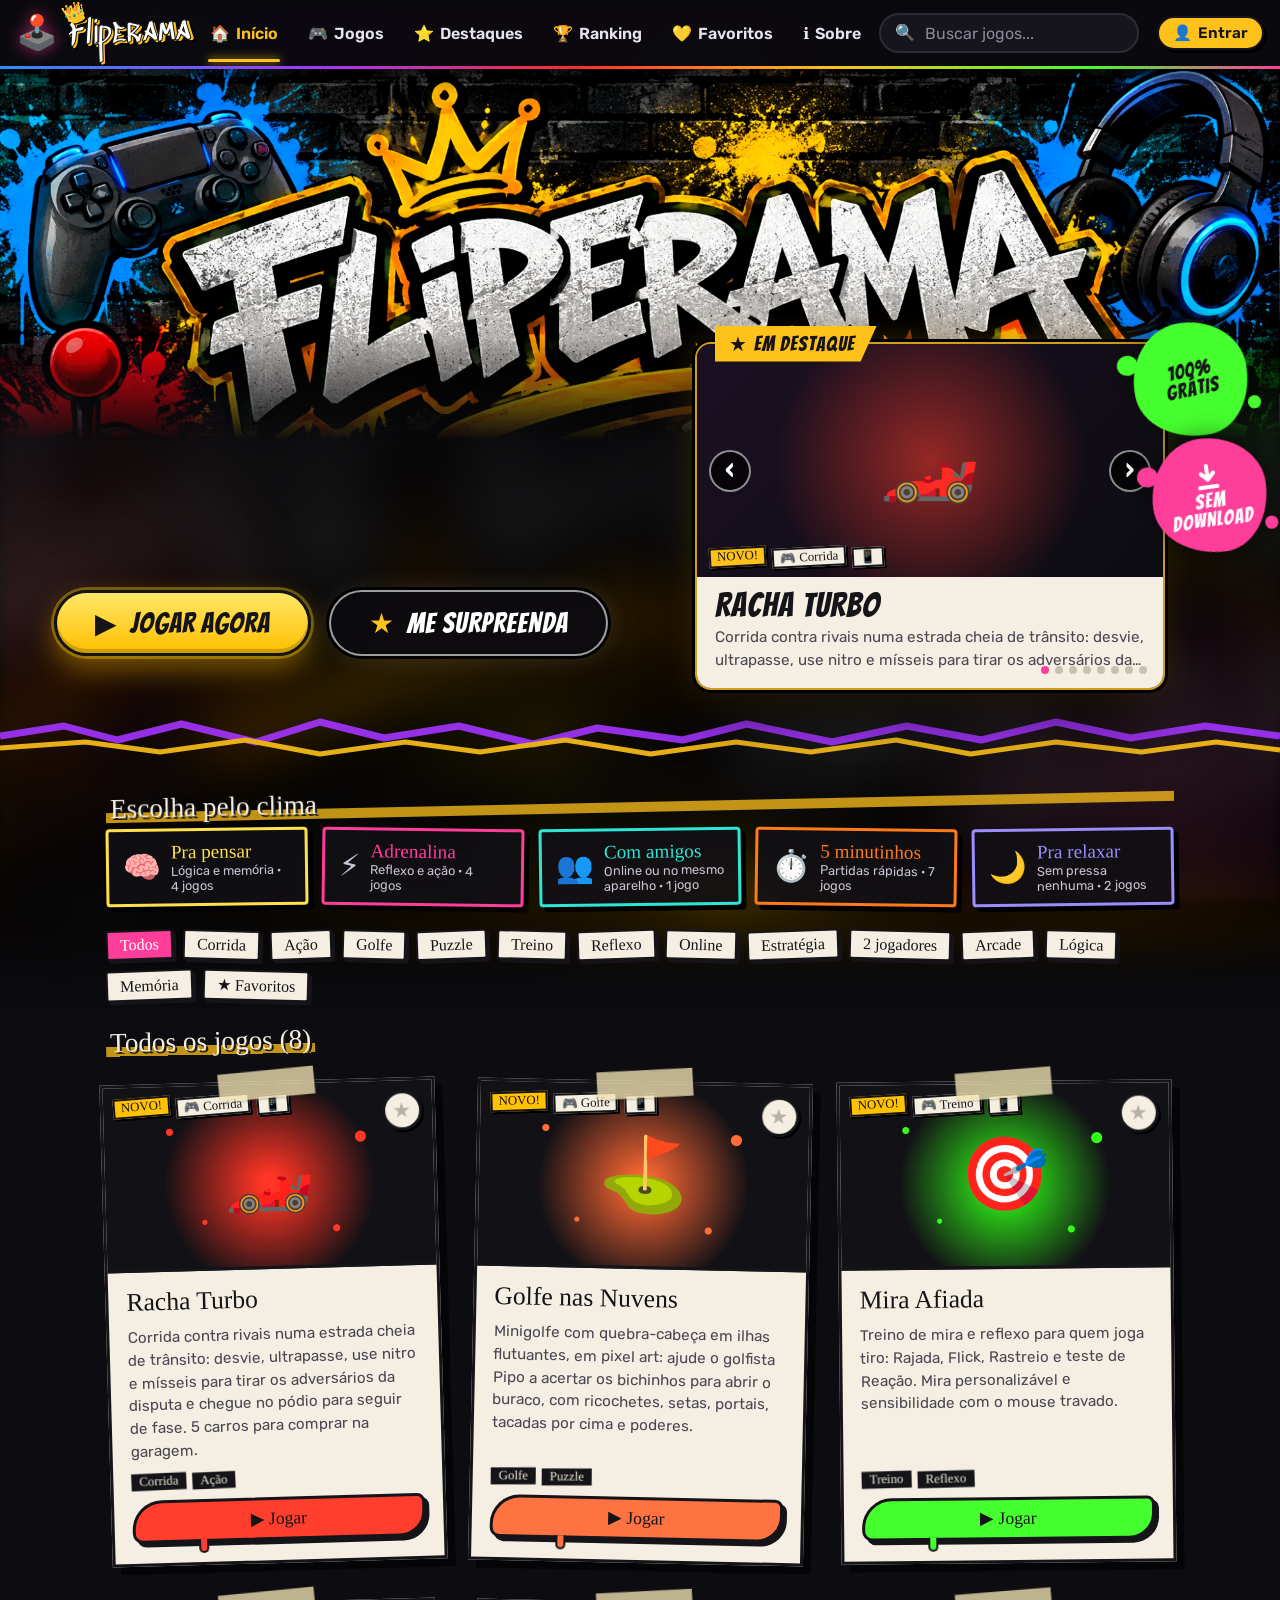
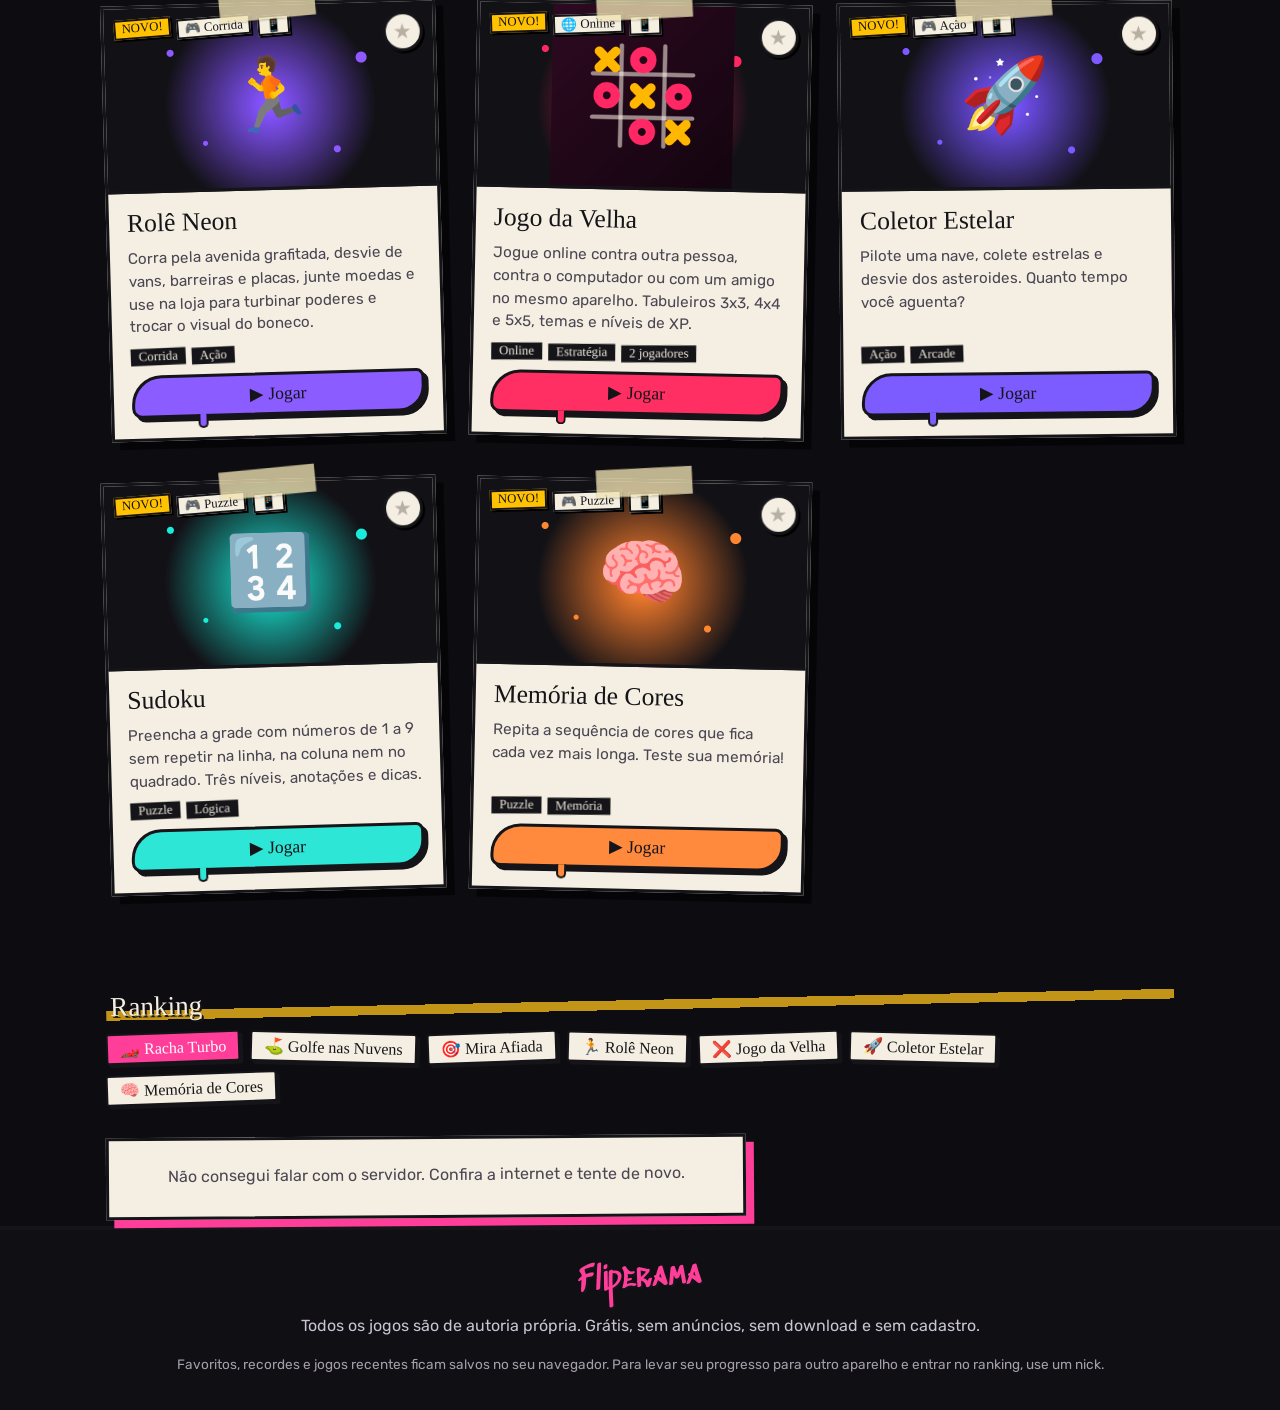
==== index.html @ 5c7b2b0b "Novo jogo: Racha Turbo, corrida contra rivais com trânsito, mísseis, nitro, fases, vidas e garagem c" ====
<!doctype html>
<html lang="pt-BR">
<head>
  <meta charset="utf-8">
  <meta name="viewport" content="width=device-width, initial-scale=1">
  <title>Fliperama</title>
  <meta name="description" content="Jogos grátis para jogar direto no navegador, no computador ou no celular. Sem download e sem cadastro.">
  <meta name="theme-color" content="#0d0c10">
  <meta property="og:type" content="website">
  <meta property="og:title" content="Fliperama">
  <meta property="og:description" content="Jogos grátis para jogar direto no navegador, no computador ou no celular.">
  <meta property="og:url" content="https://mecman-22.github.io/Fliperama/">
  <meta property="og:locale" content="pt_BR">
  <meta property="og:image" content="https://mecman-22.github.io/Fliperama/assets/banner.webp">
  <meta name="twitter:card" content="summary_large_image">
  <link rel="manifest" href="manifest.webmanifest">
  <link rel="apple-touch-icon" href="assets/icon-192.png">
  <meta name="apple-mobile-web-app-capable" content="yes">
  <meta name="apple-mobile-web-app-status-bar-style" content="black-translucent">
  <link rel="preload" as="image" href="assets/banner.webp">
  <link rel="icon" href="data:image/svg+xml,%3Csvg xmlns='http://www.w3.org/2000/svg' viewBox='0 0 64 64'%3E%3Crect width='64' height='64' rx='12' fill='%23151418'/%3E%3Ctext x='32' y='47' font-family='Impact,sans-serif' font-size='44' text-anchor='middle' fill='%23ffe14d' stroke='%23ff3e9a' stroke-width='2' transform='rotate(-8 32 32)'%3EF%3C/text%3E%3C/svg%3E">
  <link rel="preconnect" href="https://fonts.googleapis.com">
  <link rel="preconnect" href="https://fonts.gstatic.com" crossorigin>
  <link rel="stylesheet" href="https://fonts.googleapis.com/css2?family=Bangers&family=Permanent+Marker&family=Rubik:wght@400;600;700&family=Sedgwick+Ave+Display&display=swap">
  <link rel="stylesheet" href="style.css?v=18">
</head>
<body>
  <div class="site-bg" aria-hidden="true"></div>
  <!-- ================= Menu do topo ================= -->
  <header class="topbar nav">
    <a class="brand" href="#" aria-label="Fliperama: início">
      <span class="brand-icon" aria-hidden="true">🕹️</span>
      <span class="brand-text"><i class="crown" aria-hidden="true">👑</i>Fliperama</span>
    </a>
    <nav class="menu" aria-label="Seções">
      <button class="menu-item active" data-go="inicio"><span aria-hidden="true">🏠</span> Início</button>
      <button class="menu-item" data-go="jogos"><span aria-hidden="true">🎮</span> Jogos</button>
      <button class="menu-item" data-go="climas"><span aria-hidden="true">⭐</span> Destaques</button>
      <button class="menu-item" data-go="ranking" hidden><span aria-hidden="true">🏆</span> Ranking</button>
      <button class="menu-item" data-go="favoritos"><span aria-hidden="true">💛</span> Favoritos</button>
      <button class="menu-item" data-go="sobre"><span aria-hidden="true">ℹ️</span> Sobre</button>
    </nav>
    <label class="nav-search">
      <span aria-hidden="true">🔍</span>
      <input id="search" type="search" placeholder="Buscar jogos..." aria-label="Buscar jogos" autocomplete="off">
    </label>
    <button class="account" id="account" title="Sua conta do ranking" hidden><span aria-hidden="true">👤</span> <span id="account-name">Entrar</span></button>
    <span id="top-right"></span>
  </header>

  <!-- ================= Vitrine ================= -->
  <div id="home">
    <section class="hero2" id="inicio">
      <h1 class="sr-only">Fliperama</h1>
      <div class="hero-art">
        <img src="assets/banner.webp" width="2000" height="750" alt="Grafite escrito Fliperama com coroa, controle, fone de ouvido, joystick de fliperama e alienígena pixelado num muro de tijolos" fetchpriority="high">
        <span class="glint" aria-hidden="true"></span>
      </div>

      <div class="hero-content">
        <div class="hero-left">
          <button class="cta" id="play-now"><span aria-hidden="true">▶</span> Jogar agora</button>
          <button class="cta ghost" id="random2"><span aria-hidden="true">★</span> Me surpreenda</button>
        </div>
        <div class="hero-right">
          <div class="carousel" id="carousel" aria-roledescription="carrossel" aria-label="Jogos em destaque"></div>
        </div>
      </div>

      <span class="splat splat-free" aria-hidden="true">100%<br>grátis</span>
      <span class="splat splat-dl" aria-hidden="true"><svg viewBox="0 0 24 24" width="30" height="30"><path d="M12 3v11m-5-5 5 5 5-5M5 20h14" fill="none" stroke="currentColor" stroke-width="3.2" stroke-linecap="round" stroke-linejoin="round"/></svg>sem<br>download</span>
      <span class="rip" aria-hidden="true"></span>
    </section>

    <section class="shelf" id="continue" hidden>
      <h2 class="section-title">Continue jogando</h2>
      <div class="shelf-row" id="continue-row"></div>
    </section>

    <section class="shelf" id="climas">
      <h2 class="section-title">Escolha pelo clima</h2>
      <div class="moods" id="moods"></div>
    </section>

    <div class="toolbar" id="jogos">
      <div id="filters" class="filters"></div>
    </div>

    <div class="grid-head">
      <h2 class="section-title" id="grid-title">Todos os jogos</h2>
      <button class="chip" id="clear" hidden>✕ Limpar filtros</button>
    </div>
    <main class="grid" id="grid"></main>

    <section class="shelf ranking" id="ranking" hidden>
      <h2 class="section-title">Ranking</h2>
      <div class="rank-tabs" id="rank-tabs" role="tablist"></div>
      <div class="rank-board">
        <ol class="rank-list" id="rank-list"></ol>
        <div class="rank-me" id="rank-me"></div>
      </div>
    </section>
  </div>

  <!-- ================= Jogo ================= -->
  <div class="player-wrap" id="player" hidden></div>

  <footer id="sobre">
    <span class="sig">Fliperama</span>
    <p>Todos os jogos são de autoria própria. Grátis, sem anúncios, sem download e sem cadastro.</p>
    <p class="foot-small">Favoritos, recordes e jogos recentes ficam salvos no seu navegador. Para levar seu progresso para outro aparelho e entrar no ranking, use um nick.</p>
    <button class="btn install" id="install" hidden><span aria-hidden="true">📲</span> Instalar o Fliperama</button>
  </footer>

  <dialog class="login-dlg" id="login-dlg">
    <form method="dialog" id="login-form" class="login-out">
      <h2>Entrar no ranking</h2>
      <p>Escolha um nick e um PIN. Se o nick ainda não existir, ele é criado na hora. Em outro aparelho, use o mesmo nick e PIN para continuar de onde parou.</p>
      <label>Nick<input id="l-nick" maxlength="16" autocomplete="username" autocapitalize="off" spellcheck="false" placeholder="ex.: Pixo_22" required></label>
      <label>PIN (4 a 8 números)<input id="l-pin" type="password" inputmode="numeric" maxlength="8" autocomplete="current-password" placeholder="••••" required></label>
      <p class="l-err" id="l-err" role="alert"></p>
      <div class="l-btns">
        <button class="btn" type="submit" id="l-go">Entrar</button>
        <button class="btn ghost" type="button" data-close>Cancelar</button>
      </div>
      <p class="foot-small">Não use uma senha de verdade: o PIN só protege seu nick aqui no Fliperama.</p>
    </form>
    <div class="login-in">
      <h2>Oi, <span id="l-name"></span>!</h2>
      <p>Seus recordes, moedas e melhorias são salvos na nuvem sozinhos. Entre com o mesmo nick e PIN em outro aparelho para continuar.</p>
      <div class="l-btns">
        <button class="btn" type="button" id="l-sync">↻ Sincronizar agora</button>
        <button class="btn ghost" type="button" id="l-out">Sair</button>
        <button class="btn ghost" type="button" data-close>Fechar</button>
      </div>
    </div>
  </dialog>

  <div class="toast" id="toast" role="status" aria-live="polite"></div>

  <script src="games.js?v=18"></script>
  <script src="ranking-config.js?v=18"></script>
  <script src="cloud.js?v=18"></script>
  <script>
    const games = window.GAMES || [];
    const moods = window.MOODS || [];
    const $ = id => document.getElementById(id);
    const esc = s => String(s ?? '').replace(/[&<>"']/g, c => ({'&':'&amp;','<':'&lt;','>':'&gt;','"':'&quot;',"'":'&#39;'}[c]));
    const byId = id => games.find(g => g.id === id);
    const reduceMotion = matchMedia('(prefers-reduced-motion: reduce)').matches;

    // ---------- Memória local (favoritos e recentes ficam só neste navegador) ----------
    const store = {
      get(k, d) { try { const v = JSON.parse(localStorage.getItem('fliperama.' + k)); return v ?? d; } catch (e) { return d; } },
      set(k, v) { try { localStorage.setItem('fliperama.' + k, JSON.stringify(v)); } catch (e) {} }
    };
    let favs = store.get('favoritos', []).filter(byId);
    let recents = store.get('recentes', []).filter(byId);
    const isFav = id => favs.includes(id);
    function toggleFav(id) {
      favs = isFav(id) ? favs.filter(x => x !== id) : [...favs, id];
      store.set('favoritos', favs);
      toast(isFav(id) ? '★ Salvo nos favoritos' : 'Removido dos favoritos');
    }
    function markPlayed(id) {
      recents = [id, ...recents.filter(x => x !== id)].slice(0, 8);
      store.set('recentes', recents);
    }

    let toastT;
    function toast(msg, ms = 2200) {
      const t = $('toast'); t.textContent = msg; t.classList.add('show');
      clearTimeout(toastT); toastT = setTimeout(() => t.classList.remove("show"), ms);
    }

    // ---------- Recordes (lidos do que cada jogo já salva neste navegador) ----------
    const raw = k => { try { return JSON.parse(localStorage.getItem(k)); } catch (e) { return null; } };
    const mmss = s => Math.floor(s / 60) + ':' + String(s % 60).padStart(2, '0');
    const RECORDS = {
      'coletor-estelar': () => { const b = +raw('coletor-best'); return b ? b + (b === 1 ? ' ponto' : ' pontos') : ''; },
      'racha-turbo':     () => { const r = raw('racha.recorde'); return r ? r.pontos.toLocaleString('pt-BR') + ' pts · ' + r.corridas + (r.corridas === 1 ? ' corrida' : ' corridas') : ''; },
      'golfe-nuvens':    () => { const r = raw('golfe.recorde'); return r ? r.pontos + ' pts (' + r.tacadas + ' tacadas)' : ''; },
      'mira-afiada':     () => {
        const r = raw('mira.recordes') || {}, p = [];
        if (r.rajada) p.push('Rajada ' + r.rajada + ' pts');
        if (r.flick) p.push('Flick ' + r.flick + ' ms');
        if (r.reacao) p.push('Reação ' + r.reacao + ' ms');
        return p.join(' · ');
      },
      'role-neon':       () => { const b = +raw('role.best'), c = +raw('role.coins'); return b ? b + ' m' + (c ? ' · ' + c + ' moedas' : '') : ''; },
      'memoria-cores':   () => { const b = +raw('memoria-best'); return b ? 'sequência de ' + b : ''; },
      'sudoku': () => {
        const b = raw('sudoku-best') || {}, n = { facil: 'Fácil', medio: 'Médio', dificil: 'Difícil' };
        return Object.keys(n).filter(k => b[k]).map(k => n[k] + ' em ' + mmss(b[k])).join(' · ');
      },
      'jogo-da-velha': () => {
        const p = raw('velha.perfil'); if (!p || !p.xp) return '';
        return 'nível ' + (1 + Math.floor(Math.sqrt(p.xp / 40))) + (p.v ? ' · ' + p.v + (p.v === 1 ? ' vitória' : ' vitórias') : '');
      }
    };
    const record = g => { try { return RECORDS[g.id]?.() || ''; } catch (e) { return ''; } };

    // ---------- Selos ----------
    const isNew = g => g.added && (Date.now() - new Date(g.added + 'T00:00:00')) / 864e5 <= 30;
    const mobileOk = g => /celular/i.test(g.devices || '');
    const isOnline = g => (g.tags || []).includes('Online');
    function badges(g) {
      return `<div class="badges">
        ${isNew(g) ? '<span class="badge new">NOVO!</span>' : ''}
        ${isOnline(g) ? '<span class="badge" title="Tem modo online">🌐 Online</span>' : ''}
        ${(g.tags || [])[0] && !isOnline(g) ? `<span class="badge">🎮 ${esc(g.tags[0])}</span>` : ''}
        ${mobileOk(g) ? '<span class="badge" title="Funciona no celular">📱</span>' : ''}
      </div>`;
    }
    const thumb = g => g.thumbnail ? `<img src="${esc(g.thumbnail)}" alt="" loading="lazy">` : `<span class="emoji">${esc(g.emoji || '🎮')}</span>`;

    function card(g) {
      return `
        <article class="card" style="--c:${esc(g.color || '#ff3e9a')}">
          <a class="card-link" href="#${encodeURIComponent(g.id)}" aria-label="Jogar ${esc(g.title)}"></a>
          <div class="thumb">${thumb(g)}${badges(g)}</div>
          <button class="fav${isFav(g.id) ? ' on' : ''}" data-fav="${esc(g.id)}" aria-pressed="${isFav(g.id)}" title="Favoritar">★</button>
          <div class="card-body">
            <h2>${esc(g.title)}</h2>
            <p>${esc(g.description)}</p>
            <div class="tags">${(g.tags || []).map(t => `<span class="tag">${esc(t)}</span>`).join('')}</div>
            ${record(g) ? `<p class="rec"><span aria-hidden="true">🏆</span> Seu recorde: ${esc(record(g))}</p>` : ''}
            <span class="btn">▶ Jogar</span>
          </div>
        </article>`;
    }
    function mini(g) {
      return `<a class="mini" href="#${encodeURIComponent(g.id)}" style="--c:${esc(g.color || '#ff3e9a')}">
        <span class="mini-thumb">${thumb(g)}</span><span class="mini-title">${esc(g.title)}</span></a>`;
    }

    // ---------- Carrossel de destaques ----------
    const featuredList = [...games].sort((a, b) => (b.featured ? 1 : 0) - (a.featured ? 1 : 0));
    let slide = 0, autoT = null;
    function renderCarousel() {
      const g = featuredList[slide];
      if (!g) { $('carousel').innerHTML = ''; return; }
      $('carousel').innerHTML = `
        <article class="feat" style="--c:${esc(g.color || '#ff3e9a')}" aria-label="${slide + 1} de ${featuredList.length}: ${esc(g.title)}">
          <span class="feat-tab"><span aria-hidden="true">★</span> Em destaque</span>
          <a class="card-link" href="#${encodeURIComponent(g.id)}" aria-label="Jogar ${esc(g.title)}"></a>
          <div class="feat-art">${thumb(g)}${badges(g)}</div>
          <div class="feat-body">
            <h2>${esc(g.title)}</h2>
            <p>${esc(g.description)}</p>
          </div>
          <button class="feat-nav prev" data-step="-1" aria-label="Destaque anterior">‹</button>
          <button class="feat-nav next" data-step="1" aria-label="Próximo destaque">›</button>
          <div class="dots">${featuredList.map((_, i) => `<i class="${i === slide ? 'on' : ''}"></i>`).join('')}</div>
        </article>`;
    }
    function step(n) { slide = (slide + n + featuredList.length) % featuredList.length; renderCarousel(); }
    $('carousel').addEventListener('click', e => {
      const b = e.target.closest('[data-step]'); if (!b) return;
      e.preventDefault(); step(+b.dataset.step); restartAuto();
    });
    function restartAuto() {
      clearInterval(autoT);
      if (!reduceMotion && featuredList.length > 1) autoT = setInterval(() => { if (!$('home').hidden && !document.hidden) step(1); }, 6000);
    }
    $('carousel').addEventListener('pointerenter', () => clearInterval(autoT));
    $('carousel').addEventListener('pointerleave', restartAuto);

    $('play-now').onclick = () => { const g = featuredList[slide]; if (g) location.hash = g.id; };
    $('random2').onclick = () => {
      const pool = games.filter(g => g.id !== decodeURIComponent(location.hash.slice(1)));
      if (pool.length) location.hash = pool[Math.floor(Math.random() * pool.length)].id;
    };

    // ---------- Filtros ----------
    const F = { mood: null, tag: 'Todos', favOnly: false };

    moods.forEach(m => {
      const b = document.createElement('button');
      b.className = 'mood'; b.dataset.mood = m.id;
      b.style.setProperty('--m', m.color);
      const n = games.filter(g => (g.moods || []).includes(m.id)).length;
      b.innerHTML = `<span class="mood-emoji">${m.emoji}</span><b>${esc(m.label)}</b><small>${esc(m.desc)} · ${n} ${n === 1 ? 'jogo' : 'jogos'}</small>`;
      b.onclick = () => { F.mood = F.mood === m.id ? null : m.id; renderGrid(true); };
      $('moods').appendChild(b);
    });

    const tags = ['Todos', ...new Set(games.flatMap(g => g.tags || []))];
    tags.forEach(t => {
      const b = document.createElement('button');
      b.className = 'chip'; b.dataset.tag = t; b.textContent = t;
      b.onclick = () => { F.tag = t; renderGrid(); };
      $('filters').appendChild(b);
    });
    const favChip = document.createElement('button');
    favChip.className = 'chip fav-chip'; favChip.textContent = '★ Favoritos';
    favChip.onclick = () => { F.favOnly = !F.favOnly; renderGrid(); };
    $('filters').appendChild(favChip);

    $('clear').onclick = () => { F.mood = null; F.tag = 'Todos'; F.favOnly = false; $('search').value = ''; renderGrid(); };

    function renderGrid(scroll) {
      const q = $('search').value.trim().toLowerCase();
      const list = games.filter(g =>
        (!F.mood || (g.moods || []).includes(F.mood)) &&
        (F.tag === 'Todos' || (g.tags || []).includes(F.tag)) &&
        (!F.favOnly || isFav(g.id)) &&
        (!q || [g.title, g.description, ...(g.tags || [])].join(' ').toLowerCase().includes(q))
      );
      document.querySelectorAll('.mood').forEach(b => b.classList.toggle('active', b.dataset.mood === F.mood));
      document.querySelectorAll('.chip[data-tag]').forEach(b => b.classList.toggle('active', b.dataset.tag === F.tag));
      favChip.classList.toggle('active', F.favOnly);

      const mood = moods.find(m => m.id === F.mood);
      const parts = [mood ? mood.label : null, F.tag !== 'Todos' ? F.tag : null, F.favOnly ? 'Favoritos' : null, q ? `"${q}"` : null].filter(Boolean);
      $('grid-title').textContent = (parts.length ? parts.join(' · ') : 'Todos os jogos') + ` (${list.length})`;
      $('clear').hidden = !parts.length;

      let empty = 'Nenhum jogo encontrado.';
      if (F.favOnly && !favs.length) empty = 'Você ainda não tem favoritos. Toque na ★ de um jogo para guardar aqui.';
      $('grid').innerHTML = list.length ? list.map(card).join('') : `<div class="empty">${empty}</div>`;
      if (scroll) $('grid-title').scrollIntoView({ behavior: 'smooth', block: 'start' });
    }

    // Busca no menu: em qualquer página, leva para a lista filtrada
    $('search').addEventListener('input', () => {
      if ($('home').hidden) { location.hash = ''; }
      renderGrid();
      if ($('search').value.trim()) $('grid-title').scrollIntoView({ block: 'start' });
    });

    // Favoritar direto do card (o card inteiro é um link; a estrela fica por cima)
    document.addEventListener('click', e => {
      const b = e.target.closest('[data-fav]');
      if (!b) return;
      e.preventDefault();
      toggleFav(b.dataset.fav);
      document.querySelectorAll(`[data-fav="${CSS.escape(b.dataset.fav)}"]`).forEach(x => {
        x.classList.toggle('on', isFav(b.dataset.fav)); x.setAttribute('aria-pressed', isFav(b.dataset.fav));
      });
      if (F.favOnly) renderGrid();
    });

    // ---------- Menu ----------
    const sections = { inicio: 'inicio', jogos: 'grid-title', climas: 'climas', ranking: 'ranking', sobre: 'sobre' };
    document.querySelectorAll('.menu-item').forEach(b => b.addEventListener('click', () => {
      const go = b.dataset.go;
      const doScroll = () => {
        if (go === 'favoritos') { F.favOnly = true; F.mood = null; F.tag = 'Todos'; renderGrid(true); }
        else if (go === 'inicio') scrollTo({ top: 0, behavior: 'smooth' });
        else $(sections[go]).scrollIntoView({ behavior: 'smooth', block: 'start' });
      };
      if ($('home').hidden && go !== 'sobre') { location.hash = ''; setTimeout(doScroll, 50); } else doScroll();
    }));
    // destaca no menu a seção que está na tela
    const spy = [['inicio', 'inicio'], ['climas', 'climas'], ['jogos', 'jogos'], ['ranking', 'ranking']];
    const spyObs = new IntersectionObserver(entries => {
      entries.forEach(en => {
        if (!en.isIntersecting || $('home').hidden) return;
        const key = spy.find(([, id]) => id === en.target.id)?.[0];
        document.querySelectorAll('.menu-item').forEach(b => b.classList.toggle('active', b.dataset.go === key));
      });
    }, { rootMargin: '-45% 0px -50% 0px' });
    spy.forEach(([, id]) => $(id) && spyObs.observe($(id)));

    function renderHome() {
      renderCarousel(); restartAuto();
      const rec = recents.map(byId).filter(Boolean);
      $('continue').hidden = !rec.length;
      $('continue-row').innerHTML = rec.map(mini).join('');
      renderGrid();
    }

    // ---------- Página do jogo ----------
    function related(game) {
      const score = g => (g.tags || []).filter(t => (game.tags || []).includes(t)).length * 2
                       + (g.moods || []).filter(m => (game.moods || []).includes(m)).length;
      return games.filter(g => g.id !== game.id).sort((a, b) => score(b) - score(a)).slice(0, 4);
    }

    function showPlayer(game) {
      const src = game.url || `games/${game.id}/index.html`;
      const p = $('player');
      p.style.setProperty('--c', game.color || '#ff3e9a');
      if (game.ratio) p.style.setProperty('--ratio', game.ratio); else p.style.removeProperty('--ratio');
      const moodNames = (game.moods || []).map(id => moods.find(m => m.id === id)).filter(Boolean);
      const date = game.added ? new Date(game.added + 'T00:00:00').toLocaleDateString('pt-BR', { month: 'long', year: 'numeric' }) : '';
      p.innerHTML = `
        <div class="player-head">
          <h1>${esc(game.emoji || '')} ${esc(game.title)}</h1>
          <div class="player-actions">
            <button class="btn ghost fav-btn${isFav(game.id) ? ' on' : ''}" data-fav="${esc(game.id)}" aria-pressed="${isFav(game.id)}">★ Favorito</button>
            <button class="btn ghost" id="share">🔗 Compartilhar</button>
            <button class="btn ghost" id="reload">↻ Reiniciar</button>
            <button class="btn" id="fs">⛶ Tela cheia</button>
          </div>
        </div>
        <div class="frame-box" id="box">
          <div class="loader" id="loader"><span class="can">🎨</span><b>Preparando a tinta...</b></div>
          <iframe id="frame" src="${esc(src)}" title="${esc(game.title)}" allow="fullscreen; gamepad; autoplay" allowfullscreen></iframe>
        </div>
        <div class="below">
          <section class="info">
            <h2>Sobre este jogo</h2>
            <p>${esc(game.description)}</p>
            <dl>
              ${record(game) ? `<dt>Seu recorde</dt><dd class="rec-dd">🏆 ${esc(record(game))}</dd>` : ''}
              ${game.controls ? `<dt>Controles</dt><dd>${esc(game.controls)}</dd>` : ''}
              ${game.players ? `<dt>Jogadores</dt><dd>${esc(game.players)}</dd>` : ''}
              ${game.devices ? `<dt>Funciona em</dt><dd>${esc(game.devices)}</dd>` : ''}
              ${(game.tags || []).length ? `<dt>Gênero</dt><dd>${game.tags.map(esc).join(', ')}</dd>` : ''}
              ${moodNames.length ? `<dt>Clima</dt><dd>${moodNames.map(m => m.emoji + ' ' + esc(m.label)).join(' · ')}</dd>` : ''}
              ${date ? `<dt>No Fliperama desde</dt><dd>${esc(date)}</dd>` : ''}
            </dl>
          </section>
          ${Cloud.ready && rankable(game.id) ? `<section class="info rank-mini">
            <h2>🏆 Top 5</h2><ol class="rank-list" id="rank-mini"><li class="rank-empty">Carregando...</li></ol>
            <div class="rank-me" id="rank-mini-me"></div>
          </section>` : ''}
          <section class="more">
            <h2 class="section-title">Jogue também</h2>
            <div class="more-grid">${related(game).map(mini).join('')}</div>
          </section>
        </div>`;
      const frame = $('frame');
      frame.addEventListener('load', () => { $('loader').classList.add('done'); frame.focus(); });
      $('reload').onclick = () => { $('loader').classList.remove('done'); frame.src = 'about:blank'; setTimeout(() => frame.src = src, 30); };
      $('fs').onclick = () => {
        const box = $('box'), req = box.requestFullscreen || box.webkitRequestFullscreen;
        if (req) Promise.resolve(req.call(box)).catch(() => {});
        frame.focus();
      };
      $('share').onclick = async () => {
        const url = location.href.split('#')[0].split('?')[0] + '#' + game.id;
        const data = { title: game.title + ' no Fliperama', text: game.description, url };
        if (navigator.share) { try { await navigator.share(data); return; } catch (e) { if (e.name === 'AbortError') return; } }
        try { await navigator.clipboard.writeText(url); toast('🔗 Link copiado! É só colar e mandar.'); }
        catch (e) { prompt('Copie o link:', url); }
      };
      markPlayed(game.id);
      if (Cloud.ready && rankable(game.id)) loadRanking(game.id, 'rank-mini', 'rank-mini-me', 5);
    }

    // ---------- Rotas (#id-do-jogo) ----------
    function route() {
      const id = decodeURIComponent(location.hash.slice(1));
      const game = byId(id);
      if (id && !game && !document.getElementById(id)) { toast('Esse jogo não existe (ou mudou de nome). Escolha outro aqui!', 4000); history.replaceState(null, '', location.pathname + location.search); }
      $('home').hidden = !!game;
      $('player').hidden = !game;
      document.body.classList.toggle('on-game', !!game);
      if (game) {
        document.title = game.title + ' — Fliperama';
        $('top-right').innerHTML = '<a class="btn ghost small" href="#">← Todos os jogos</a>';
        clearInterval(autoT);
        document.querySelectorAll('.menu-item').forEach(b => b.classList.remove('active'));
        showPlayer(game);
        scrollTo(0, 0);
      } else {
        document.title = 'Fliperama';
        $('top-right').innerHTML = '';
        $('player').innerHTML = ''; // para o jogo ao voltar
        renderHome();
        if (Cloud.session()) Cloud.sync().then(ok => { if (ok) { renderGrid(); renderRanking(); } });
      }
    }

    // Parallax suave na arte (desligado para quem prefere menos movimento)
    const heroImg = document.querySelector('.hero-art img');
    if (!reduceMotion) {
      let ticking = false;
      addEventListener('scroll', () => {
        if (ticking || $('home').hidden) return; ticking = true;
        requestAnimationFrame(() => {
          const y = Math.min(scrollY, innerHeight);
          heroImg.style.transform = `translateY(${y * 0.25}px)`;
          ticking = false;
        });
      }, { passive: true });
    }

    addEventListener('keydown', e => {
      if (e.key === '/' && document.activeElement !== $('search')) { e.preventDefault(); $('search').focus(); }
      if (!$('home').hidden && document.activeElement?.closest?.('#carousel')) {
        if (e.key === 'ArrowRight') step(1); else if (e.key === 'ArrowLeft') step(-1);
      }
    });
    addEventListener('hashchange', route);
    route();

    // ---------- Ranking online ----------
    function rankable(id) { return !!(Cloud.GAMES[id] && Cloud.GAMES[id].rank !== false && byId(id)); }
    const rankGames = games.filter(g => rankable(g.id));
    let rankTab = rankGames[0] && rankGames[0].id;
    function fmtPts(id, n) { return Number(n).toLocaleString('pt-BR') + ' ' + Cloud.GAMES[id].unidade; }
    function medal(p) { return ['🥇', '🥈', '🥉'][p - 1] || p + 'º'; }

    async function loadRanking(id, listId, meId, limit) {
      if (!$(listId)) return;
      try {
        const [rows, mine] = await Promise.all([Cloud.ranking(id, limit), Cloud.minhaPosicao(id).catch(() => null)]);
        const list = $(listId), me = $(meId);
        if (!list) return;
        const s = Cloud.session();
        list.innerHTML = rows && rows.length
          ? rows.map(r => `<li class="${s && r.nick === s.nick ? 'me' : ''}"><span class="pos">${medal(+r.posicao)}</span><span class="nick">${esc(r.nick)}</span><span class="pts">${esc(fmtPts(id, r.pontos))}</span></li>`).join('')
          : '<li class="rank-empty">Ninguém no ranking ainda. Seja o primeiro!</li>';
        if (me) {
          if (!s) me.innerHTML = '<button class="chip" data-login>👤 Entre com um nick para aparecer aqui</button>';
          else if (mine) me.textContent = `Você (${mine.nick}): ${mine.posicao}º lugar com ${fmtPts(id, mine.pontos)}`;
          else me.textContent = `Você (${s.nick}) ainda não tem pontos neste jogo. Bora jogar!`;
        }
      } catch (e) {
        if ($(listId)) $(listId).innerHTML = `<li class="rank-empty">${esc(Cloud.mensagem(e))}</li>`;
      }
    }
    function renderRanking() {
      if (!Cloud.ready || !rankTab || $('home').hidden) return;
      $('rank-tabs').innerHTML = rankGames.map(g => `<button class="chip${g.id === rankTab ? ' active' : ''}" role="tab" aria-selected="${g.id === rankTab}" data-rank="${esc(g.id)}">${esc(g.emoji || '')} ${esc(g.title)}</button>`).join('');
      $('rank-list').innerHTML = '<li class="rank-empty">Carregando...</li>';
      loadRanking(rankTab, 'rank-list', 'rank-me', 20);
    }
    $('rank-tabs').addEventListener('click', e => { const b = e.target.closest('[data-rank]'); if (b) { rankTab = b.dataset.rank; renderRanking(); } });

    // Conta (nick + PIN)
    const dlg = $('login-dlg');
    function paintAccount() {
      const s = Cloud.session();
      $('account-name').textContent = s ? s.nick : 'Entrar';
      $('account').classList.toggle('on', !!s);
      dlg.classList.toggle('logged', !!s);
      $('l-name').textContent = s ? s.nick : '';
    }
    function openLogin() {
      paintAccount(); $('l-err').textContent = '';
      if (typeof dlg.showModal === 'function') dlg.showModal(); else dlg.setAttribute('open', '');
      if (!Cloud.session()) setTimeout(() => $('l-nick').focus(), 30);
    }
    const closeLogin = () => { if (dlg.open) { if (dlg.close) dlg.close(); else dlg.removeAttribute('open'); } };
    dlg.addEventListener('click', e => { if (e.target === dlg || e.target.closest('[data-close]')) closeLogin(); });
    document.addEventListener('click', e => { if (e.target.closest('[data-login]')) openLogin(); });
    $('account').onclick = openLogin;
    $('login-form').addEventListener('submit', async e => {
      e.preventDefault();
      const nick = $('l-nick').value.trim(), pin = $('l-pin').value.trim();
      if (!/^[A-Za-z0-9_]{3,16}$/.test(nick)) { $('l-err').textContent = Cloud.mensagem({ message: 'NICK_INVALIDO' }); return; }
      if (!/^[0-9]{4,8}$/.test(pin)) { $('l-err').textContent = Cloud.mensagem({ message: 'PIN_INVALIDO' }); return; }
      $('l-go').disabled = true; $('l-go').textContent = 'Entrando...'; $('l-err').textContent = '';
      try {
        const r = await Cloud.entrar(nick, pin);
        $('l-pin').value = '';
        closeLogin();
        toast(r.novo ? `🎉 Bem-vindo, ${r.nick}! Seu progresso agora fica salvo na nuvem.` : `👋 Oi de novo, ${r.nick}! Progresso carregado.`, 4000);
        if ($('home').hidden) route(); else { renderHome(); renderRanking(); }
      } catch (err) { $('l-err').textContent = Cloud.mensagem(err); }
      finally { $('l-go').disabled = false; $('l-go').textContent = 'Entrar'; }
    });
    $('l-sync').onclick = async () => {
      $('l-sync').disabled = true;
      try { await Cloud.puxar(); await Cloud.sync(); toast('☁️ Tudo sincronizado!'); if (!$('home').hidden) { renderHome(); renderRanking(); } }
      catch (e) { toast(Cloud.mensagem(e), 4000); }
      finally { $('l-sync').disabled = false; }
    };
    $('l-out').onclick = async () => { await Cloud.sair(); closeLogin(); toast('Você saiu. O progresso continua salvo neste aparelho.', 3500); renderRanking(); };
    Cloud.onChange(paintAccount);

    if (Cloud.ready) {
      $('account').hidden = false;
      $('ranking').hidden = false;
      document.querySelector('[data-go="ranking"]').hidden = false;
      paintAccount();
      renderRanking();
      addEventListener('visibilitychange', () => { if (document.hidden) Cloud.sync(); });
      setInterval(() => { if (!document.hidden) Cloud.sync(); }, 30000);
    }

    // ---------- Instalar como app ----------
    const standalone = matchMedia('(display-mode: standalone)').matches || navigator.standalone;
    const iOS = /iphone|ipad|ipod/i.test(navigator.userAgent) || (navigator.platform === 'MacIntel' && navigator.maxTouchPoints > 1);
    let installEvt = null;
    addEventListener('beforeinstallprompt', e => { e.preventDefault(); installEvt = e; $('install').hidden = false; });
    addEventListener('appinstalled', () => { $('install').hidden = true; toast('📲 Pronto! O Fliperama está na sua tela inicial.'); });
    if (iOS && !standalone) $('install').hidden = false;
    $('install').onclick = async () => {
      if (installEvt) { installEvt.prompt(); await installEvt.userChoice.catch(() => {}); installEvt = null; return; }
      toast('No iPhone: toque em Compartilhar e depois em "Adicionar à Tela de Início".', 5000);
    };
    if ('serviceWorker' in navigator && location.protocol !== 'file:') {
      addEventListener('load', () => navigator.serviceWorker.register('sw.js').catch(() => {}));
    }
  </script>
</body>
</html>
---- style.css ----
/* Fliperama — muro de concreto, tinta spray e cartazes colados com fita crepe */
:root {
  --wall: #26242b;          /* concreto */
  --wall-dark: #121115;
  --paper: #f4efe2;         /* cartaz */
  --ink: #151418;           /* contorno preto */
  --ink-soft: #4a4652;
  --pink: #ff3e9a;
  --yellow: #ffe14d;
  --cyan: #2ee6d6;
  --orange: #ff7a1a;
  --tape: rgba(240, 226, 178, .78);
  --text: #f4efe2;
  --muted: #c9c3d3;

  --font-tag: "Sedgwick Ave Display", "Permanent Marker", cursive;
  --font-marker: "Permanent Marker", "Comic Sans MS", cursive;
  --font-body: "Rubik", system-ui, "Segoe UI", sans-serif;
  color-scheme: dark;
}

* { box-sizing: border-box; }
[hidden] { display: none !important; }
html, body { margin: 0; overflow-x: clip; }
a { color: inherit; text-decoration: none; }

body {
  min-height: 100vh;
  color: var(--text);
  font-family: var(--font-body);
  line-height: 1.5;
  background-color: var(--wall);
  background-image:
    url("data:image/svg+xml,%3Csvg xmlns='http://www.w3.org/2000/svg' width='200' height='200'%3E%3Cfilter id='n'%3E%3CfeTurbulence type='fractalNoise' baseFrequency='.85' numOctaves='3' stitchTiles='stitch'/%3E%3CfeColorMatrix values='0 0 0 0 0 0 0 0 0 0 0 0 0 0 0 0 0 0 .55 0'/%3E%3C/filter%3E%3Crect width='100%25' height='100%25' filter='url(%23n)'/%3E%3C/svg%3E"),
    radial-gradient(ellipse at 50% 0%, #34313b 0%, var(--wall) 60%, var(--wall-dark) 100%);
  background-attachment: fixed;
  overflow-x: hidden;
}

/* manchas de spray no muro */
body::before {
  content: "";
  position: fixed; inset: 0; z-index: -1; pointer-events: none;
  background:
    radial-gradient(circle at 8% 22%, rgba(255, 62, 154, .35), transparent 22%),
    radial-gradient(circle at 92% 12%, rgba(46, 230, 214, .28), transparent 20%),
    radial-gradient(circle at 85% 78%, rgba(255, 225, 77, .22), transparent 24%),
    radial-gradient(circle at 15% 90%, rgba(255, 122, 26, .25), transparent 20%);
  filter: blur(6px);
}

:focus-visible { outline: 3px dashed var(--yellow); outline-offset: 3px; }

/* ---------- Topo ---------- */
.topbar {
  display: flex; align-items: center; justify-content: space-between; gap: 16px;
  padding: 10px max(16px, env(safe-area-inset-right, 0px)) 10px max(16px, env(safe-area-inset-left, 0px));
  background: rgba(18, 17, 21, .92);
  border-bottom: 4px solid var(--ink);
  box-shadow: 0 4px 0 var(--pink);
  position: sticky; top: 0; z-index: 10;
}
.logo {
  font-family: var(--font-tag);
  font-size: 2rem; line-height: 1;
  color: var(--yellow);
  text-shadow: 2px 2px 0 var(--pink), 4px 4px 0 var(--ink);
  transform: rotate(-3deg);
  display: inline-block;
}
.logo span { color: var(--cyan); }
.count {
  font-family: var(--font-marker);
  color: var(--ink); background: var(--yellow);
  padding: 2px 10px; border: 2px solid var(--ink);
  transform: rotate(2deg); display: inline-block;
}

/* ---------- Hero ---------- */
.hero {
  max-width: 1100px; margin: 0 auto;
  padding: 56px max(16px, env(safe-area-inset-right, 0px)) 28px max(16px, env(safe-area-inset-left, 0px));
  position: relative;
}
.hero h1 {
  position: relative; display: inline-block;
  margin: 0 0 56px;
  font-family: var(--font-tag); font-weight: 400;
  font-size: clamp(2.8rem, 7vw, 4.8rem); line-height: .95;
  color: var(--yellow);
  -webkit-text-stroke: 2px var(--ink);
  text-shadow: 4px 4px 0 var(--pink), 8px 8px 0 var(--ink);
  transform: rotate(-2deg);
  text-wrap: balance;
}
.hero h1 em { font-style: normal; color: var(--cyan); }

/* escorridos de tinta */
.drips { position: absolute; left: 0; right: 0; bottom: -4px; height: 0; pointer-events: none; }
.drips i {
  position: absolute; top: -10px; width: 9px; border-radius: 0 0 6px 6px;
  background: var(--yellow); border: 2px solid var(--ink); border-top: 0;
  height: var(--h, 30px);
  animation: drip 2.6s ease-out both;
}
.drips i::after {
  content: ""; position: absolute; left: 50%; bottom: -7px; transform: translateX(-50%);
  width: 10px; height: 10px; border-radius: 50%; background: inherit; border: 2px solid var(--ink);
}
@keyframes drip { from { height: 0; } to { height: var(--h, 30px); } }

.hero .tape {
  display: inline-block;
  margin: 0; max-width: 560px;
  padding: 10px 16px;
  background: var(--tape);
  color: var(--ink);
  font-weight: 600;
  transform: rotate(-1deg);
  box-shadow: 3px 3px 0 rgba(0, 0, 0, .35);
}

/* ---------- Busca e filtros ---------- */
.toolbar {
  max-width: 1100px; margin: 0 auto;
  padding: 16px max(16px, env(safe-area-inset-right, 0px)) 16px max(16px, env(safe-area-inset-left, 0px));
  display: flex; flex-wrap: wrap; gap: 12px; align-items: center;
}
.search {
  flex: 1 1 240px; min-width: 0;
  background: var(--paper); color: var(--ink);
  border: 3px solid var(--ink); border-radius: 4px;
  box-shadow: 5px 5px 0 var(--cyan);
  padding: 10px 14px;
  font: 1.05rem var(--font-marker);
}
.search::placeholder { color: #8a8494; }
.search:focus { outline: none; box-shadow: 5px 5px 0 var(--pink); }
.filters { display: flex; gap: 10px; flex-wrap: wrap; }
.chip {
  font: 1rem var(--font-marker);
  background: var(--paper); color: var(--ink);
  border: 2px solid var(--ink); border-radius: 3px;
  padding: 4px 12px; cursor: pointer;
  box-shadow: 3px 3px 0 var(--ink);
  transition: transform .12s;
}
.chip:nth-child(odd) { transform: rotate(-2deg); }
.chip:nth-child(even) { transform: rotate(1.5deg); }
.chip:hover { transform: rotate(0) translateY(-2px); }
.chip.active { background: var(--pink); color: #fff; }

/* ---------- Cartazes (cards) ---------- */
.grid {
  max-width: 1100px; margin: 0 auto;
  padding: 24px max(16px, env(safe-area-inset-right, 0px)) 72px max(16px, env(safe-area-inset-left, 0px));
  display: grid; gap: 40px 32px;
  grid-template-columns: repeat(auto-fill, minmax(260px, 1fr));
}
.card {
  position: relative;
  display: flex; flex-direction: column;
  background: var(--paper); color: var(--ink);
  border: 3px solid var(--ink);
  box-shadow: 8px 8px 0 rgba(0, 0, 0, .55);
  transition: transform .18s ease, box-shadow .18s ease;
}
.card:nth-child(3n+1) { transform: rotate(-1.6deg); }
.card:nth-child(3n+2) { transform: rotate(1.2deg); }
.card:nth-child(3n)   { transform: rotate(-.6deg); }
.card:hover { transform: rotate(0) scale(1.03); box-shadow: 10px 10px 0 var(--c, var(--pink)); }
/* fita crepe */
.card::before {
  content: ""; position: absolute; z-index: 2;
  top: -14px; left: 50%; width: 96px; height: 28px;
  transform: translateX(-50%) rotate(-4deg);
  background: var(--tape);
  box-shadow: 0 1px 2px rgba(0, 0, 0, .25);
}
.thumb {
  aspect-ratio: 16/9; display: grid; place-items: center;
  font-size: 4.5rem;
  border-bottom: 3px solid var(--ink);
  background:
    radial-gradient(circle at 50% 55%, var(--c) 0%, transparent 55%),
    radial-gradient(circle at 20% 25%, var(--c) 0 3px, transparent 4px),
    radial-gradient(circle at 78% 30%, var(--c) 0 5px, transparent 6px),
    radial-gradient(circle at 70% 80%, var(--c) 0 3px, transparent 4px),
    radial-gradient(circle at 30% 75%, var(--c) 0 2px, transparent 3px),
    var(--wall-dark);
  overflow: hidden;
}
.thumb img { width: 100%; height: 100%; object-fit: contain; }
.thumb { filter: saturate(1.15); }
.card-body { padding: 16px 18px 20px; display: flex; flex-direction: column; gap: 10px; flex: 1; }
.card h2 { margin: 0; font: 1.6rem/1.1 var(--font-marker); }
.card p { margin: 0; color: var(--ink-soft); font-size: .95rem; flex: 1; }
.tags { display: flex; gap: 6px; flex-wrap: wrap; }
.tag {
  font: .8rem var(--font-marker);
  padding: 1px 8px;
  background: var(--ink); color: var(--paper);
  transform: rotate(-1deg);
}

/* ---------- Botões (spray com escorrido) ---------- */
.btn {
  position: relative;
  display: inline-flex; align-items: center; justify-content: center; gap: 6px;
  font: 1.1rem var(--font-marker);
  background: var(--c, var(--pink)); color: var(--ink);
  border: 3px solid var(--ink); border-radius: 30px 8px 26px 10px;
  padding: 8px 18px; cursor: pointer;
  box-shadow: 4px 4px 0 var(--ink);
  transition: transform .12s, box-shadow .12s;
}
.btn::after {
  content: ""; position: absolute; left: 22%; top: 100%;
  width: 6px; height: 12px; border-radius: 0 0 5px 5px;
  background: inherit; border: 2px solid var(--ink); border-top: 0;
}
.btn:hover { transform: translate(-2px, -2px); box-shadow: 6px 6px 0 var(--ink); }
.btn:active { transform: translate(2px, 2px); box-shadow: 1px 1px 0 var(--ink); }
.btn.ghost { background: var(--paper); }
.btn.ghost::after { display: none; }

.empty {
  grid-column: 1/-1; text-align: center; padding: 40px;
  font: 1.5rem var(--font-marker); color: var(--yellow);
}

/* ---------- Rodapé (assinatura) ---------- */
footer {
  text-align: center; padding: 28px 16px 36px;
  border-top: 4px solid var(--ink);
  background: rgba(18, 17, 21, .85);
  color: var(--muted);
}
footer .sig {
  display: inline-block;
  font: 2rem var(--font-tag);
  color: var(--pink);
  text-shadow: 2px 2px 0 var(--ink);
  transform: rotate(-4deg);
}

/* ---------- Página do jogo ---------- */
.player-wrap {
  max-width: 1100px; margin: 0 auto;
  padding: 32px max(16px, env(safe-area-inset-right, 0px)) 56px max(16px, env(safe-area-inset-left, 0px));
}
.player-head {
  display: flex; flex-wrap: wrap; justify-content: space-between; align-items: center;
  gap: 16px; margin-bottom: 28px;
}
.player-head h1 {
  margin: 0;
  font: 400 clamp(2rem, 6vw, 3.4rem)/1 var(--font-tag);
  color: var(--c, var(--yellow));
  -webkit-text-stroke: 1.5px var(--ink);
  text-shadow: 3px 3px 0 var(--ink);
  transform: rotate(-2deg);
}
.player-actions { display: flex; gap: 12px; flex-wrap: wrap; }
.frame-box {
  position: relative; width: 100%; max-width: 100%; aspect-ratio: var(--ratio, 16/10); max-height: 88vh;
  background: #000;
  border: 4px solid var(--ink);
  box-shadow: 12px 12px 0 var(--c, var(--pink));
}
.frame-box::before, .frame-box::after {
  content: ""; position: absolute; z-index: 2; width: 90px; height: 26px;
  background: var(--tape); pointer-events: none;
}
.frame-box::before { top: -12px; left: -24px; transform: rotate(-32deg); }
.frame-box::after  { bottom: -12px; right: -24px; transform: rotate(-32deg); }
.frame-box iframe { position: absolute; inset: 0; width: 100%; height: 100%; border: 0; }
.info {
  padding: 14px 18px;
  background: var(--paper); color: var(--ink);
  border: 3px solid var(--ink);
  box-shadow: 6px 6px 0 rgba(0, 0, 0, .5);
  transform: rotate(-.6deg);
}
.info p { margin: 4px 0; }
.info strong { font-family: var(--font-marker); font-weight: 400; }

@media (max-width: 600px) {
  .frame-box { aspect-ratio: 9/16; max-height: 80vh; box-shadow: 6px 6px 0 var(--c, var(--pink)); }
  .frame-box::before { left: -12px; }
  .frame-box::after { right: -12px; }
  .frame-box::before, .frame-box::after { width: 64px; }
  .grid { gap: 36px; }
}

@media (prefers-reduced-motion: reduce) {
  *, *::before, *::after { animation: none !important; transition: none !important; }
}

/* =====================================================================
   Recursos inspirados nos grandes portais (Poki, CrazyGames, itch.io)
   ===================================================================== */

.top-actions { display: flex; gap: 10px; align-items: center; }
.btn.small { font-size: .95rem; padding: 4px 12px; }
.btn.small::after { display: none; }

/* Hero em duas colunas: título + jogo em destaque */
.hero {
  display: grid; grid-template-columns: minmax(0, 1.1fr) minmax(0, .9fr);
  gap: 40px 48px; align-items: center;
}
.hero-text { min-width: 0; }

.featured {
  position: relative;
  background: var(--paper); color: var(--ink);
  border: 3px solid var(--ink);
  box-shadow: 10px 10px 0 var(--c);
  transform: rotate(1.5deg);
  transition: transform .18s;
}
.featured:hover { transform: rotate(0) scale(1.02); }
.featured-label {
  position: absolute; z-index: 3; top: -18px; left: 18px;
  font: 1.1rem var(--font-marker);
  background: var(--yellow); color: var(--ink);
  border: 2px solid var(--ink); padding: 2px 12px;
  transform: rotate(-4deg); box-shadow: 3px 3px 0 #000;
}
.featured .thumb { aspect-ratio: 16/8; font-size: 5rem; }
.featured-body { padding: 14px 18px 22px; display: flex; flex-direction: column; gap: 8px; align-items: flex-start; }
.featured-body h2 { margin: 0; font: 2rem/1 var(--font-marker); }
.featured-body p { margin: 0; color: var(--ink-soft); }

/* Títulos de seção com "marca-texto" de spray */
.section-title {
  display: inline-block; margin: 0;
  font: 400 1.7rem/1.1 var(--font-marker);
  color: var(--paper);
  background: linear-gradient(transparent 58%, rgba(255, 62, 154, .55) 58%);
  padding: 0 4px;
}

.shelf {
  max-width: 1100px; margin: 0 auto;
  padding: 18px max(16px, env(safe-area-inset-right, 0px)) 8px max(16px, env(safe-area-inset-left, 0px));
  display: flex; flex-direction: column; gap: 14px;
}

/* Continue jogando: fileira que rola para o lado */
.shelf-row {
  display: flex; gap: 16px; overflow-x: auto; padding: 4px 4px 12px;
  scroll-snap-type: x mandatory;
}
.mini {
  flex: none; width: 150px; scroll-snap-align: start;
  display: flex; flex-direction: column;
  background: var(--paper); color: var(--ink);
  border: 3px solid var(--ink); box-shadow: 4px 4px 0 var(--c);
  transition: transform .12s;
}
.mini:hover { transform: translateY(-3px) rotate(-1deg); }
.mini-thumb {
  aspect-ratio: 16/10; display: grid; place-items: center; font-size: 2.6rem;
  background: radial-gradient(circle at 50% 55%, var(--c), transparent 70%), var(--wall-dark);
  border-bottom: 3px solid var(--ink); overflow: hidden;
}
.mini-thumb img { width: 100%; height: 100%; object-fit: contain; }
.mini-title { padding: 6px 8px; font: 1rem/1.15 var(--font-marker); }

/* Coleções por clima */
.moods { display: grid; grid-template-columns: repeat(auto-fill, minmax(190px, 1fr)); gap: 14px; }
.mood {
  display: grid; grid-template-columns: auto 1fr; align-items: center; gap: 0 10px;
  text-align: left; cursor: pointer;
  padding: 10px 14px;
  background: rgba(18, 17, 21, .88); color: var(--muted);
  border: 3px solid var(--m); border-radius: 4px;
  box-shadow: 5px 5px 0 #000;
  font-family: var(--font-body);
  transition: transform .12s, background .12s;
}
.mood:nth-child(even) { transform: rotate(.8deg); }
.mood:nth-child(odd) { transform: rotate(-.8deg); }
.mood:hover { transform: translateY(-3px) rotate(0); }
.mood-emoji { grid-row: span 2; font-size: 1.9rem; }
.mood b { font: 400 1.2rem var(--font-marker); color: var(--m); }
.mood small { font-size: .8rem; }
.mood.active { background: var(--m); color: var(--ink); }
.mood.active b { color: var(--ink); }

.grid-head {
  max-width: 1100px; margin: 0 auto;
  padding: 10px max(16px, env(safe-area-inset-right, 0px)) 0 max(16px, env(safe-area-inset-left, 0px));
  display: flex; justify-content: space-between; align-items: center; gap: 12px; flex-wrap: wrap;
}
.fav-chip.active { background: var(--yellow); color: var(--ink); }

/* Card inteiro clicável + estrela de favorito por cima */
.card-link { position: absolute; inset: 0; z-index: 1; }
.card-link:focus-visible { outline: 3px dashed var(--yellow); outline-offset: 4px; }
.thumb { position: relative; }
.thumb .emoji { line-height: 1; }
.badges { position: absolute; top: 10px; left: 10px; display: flex; gap: 6px; flex-wrap: wrap; }
.badge {
  font: .8rem var(--font-marker);
  background: var(--paper); color: var(--ink);
  border: 2px solid var(--ink); padding: 0 6px;
  transform: rotate(-3deg); box-shadow: 2px 2px 0 #000;
}
.badge.new { background: var(--yellow); }
.fav {
  position: absolute; z-index: 3; top: 10px; right: 10px;
  width: 40px; height: 40px; border-radius: 50%;
  display: grid; place-items: center;
  font-size: 1.3rem; line-height: 1; cursor: pointer;
  background: var(--paper); color: #b7b0a2;
  border: 3px solid var(--ink); box-shadow: 2px 2px 0 #000;
  transition: transform .12s;
}
.fav:hover { transform: scale(1.12) rotate(-8deg); }
.fav.on { background: var(--yellow); color: var(--ink); }
.fav-btn.on { background: var(--yellow); }

/* Aviso flutuante */
.toast {
  position: fixed; z-index: 50; left: 50%; bottom: calc(20px + env(safe-area-inset-bottom, 0px));
  transform: translate(-50%, 160%); opacity: 0;
  background: var(--yellow); color: var(--ink);
  font: 1.05rem var(--font-marker);
  border: 3px solid var(--ink); box-shadow: 4px 4px 0 #000;
  padding: 8px 18px; max-width: calc(100vw - 32px);
  transition: transform .25s, opacity .25s; pointer-events: none;
}
.toast.show { transform: translate(-50%, 0) rotate(-1deg); opacity: 1; }

/* Tela de carregamento do jogo */
.loader {
  position: absolute; inset: 0; z-index: 1;
  display: grid; place-content: center; justify-items: center; gap: 10px;
  background: radial-gradient(circle at 50% 50%, color-mix(in srgb, var(--c) 45%, transparent), transparent 60%), #000;
  color: var(--paper); font: 1.3rem var(--font-marker);
  transition: opacity .4s;
}
.loader .can { font-size: 3rem; animation: shake .6s ease-in-out infinite alternate; }
@keyframes shake { from { transform: rotate(-14deg); } to { transform: rotate(14deg) translateY(-4px); } }
.loader.done { opacity: 0; pointer-events: none; }

/* Abaixo do jogo: ficha técnica + jogue também */
.below {
  margin-top: 36px;
  display: grid; grid-template-columns: minmax(0, 1.25fr) minmax(0, 1fr); gap: 36px; align-items: start;
}
.info h2 { margin: 0 0 6px; font: 400 1.5rem var(--font-marker); }
.info dl { display: grid; grid-template-columns: max-content 1fr; gap: 6px 14px; margin: 12px 0 4px; }
.info dt { font-family: var(--font-marker); }
.info dd { margin: 0; }
.more { display: flex; flex-direction: column; gap: 14px; }
.more-grid { display: grid; grid-template-columns: repeat(2, minmax(0, 1fr)); gap: 16px; }
.more-grid .mini { width: auto; }

@media (max-width: 820px) {
  .hero { grid-template-columns: 1fr; }
  .below { grid-template-columns: 1fr; }
}
@media (max-width: 600px) {
  .top-actions .count { display: none; }
  .info dl { grid-template-columns: 1fr; gap: 0; }
  .info dd { margin-bottom: 8px; }
  .moods { grid-template-columns: repeat(2, minmax(0, 1fr)); }
  .mood { grid-template-columns: 1fr; }
  .mood-emoji { grid-row: auto; font-size: 1.5rem; }
}

/* capas com imagem: a imagem não pode esticar a caixa */
.thumb img, .mini-thumb img { position: absolute; inset: 0; }
.mini-thumb { position: relative; }
.featured .badges { top: auto; bottom: 10px; }
@media (max-width: 820px) { #featured { max-width: 560px; width: 100%; margin-top: 12px; } }


/* =====================================================================
   Visual novo: menu no topo + pôster neon com a arte do Fliperama
   ===================================================================== */
:root {
  --blue: #2f8bff; --red: #ff2b2b; --green: #45ff2e; --gold: #ffc21a; --purple: #a335ff;
  --font-punch: "Bangers", Impact, "Arial Narrow", sans-serif;
}
.sr-only {
  position: absolute; width: 1px; height: 1px; padding: 0; margin: -1px;
  overflow: hidden; clip: rect(0 0 0 0); white-space: nowrap; border: 0;
}
body::before {
  background:
    radial-gradient(circle at 6% 16%, rgba(47, 139, 255, .30), transparent 24%),
    radial-gradient(circle at 30% 4%, rgba(163, 53, 255, .22), transparent 22%),
    radial-gradient(circle at 55% 10%, rgba(255, 194, 26, .16), transparent 26%),
    radial-gradient(circle at 96% 38%, rgba(69, 255, 46, .14), transparent 22%),
    radial-gradient(circle at 92% 90%, rgba(255, 62, 154, .18), transparent 22%),
    radial-gradient(circle at 4% 70%, rgba(255, 43, 43, .16), transparent 20%);
}

/* ---------- Menu ---------- */
.nav {
  gap: 18px; padding-top: 8px; padding-bottom: 8px;
  background: rgba(11, 10, 14, .94);
  backdrop-filter: blur(8px);
  border-bottom: 0; box-shadow: 0 8px 26px rgba(0, 0, 0, .5);
}
.nav::after {
  content: ""; position: absolute; left: 0; right: 0; bottom: -3px; height: 3px;
  background: linear-gradient(90deg, var(--blue), var(--purple) 25%, var(--red) 45%, var(--gold) 65%, var(--green) 85%, var(--pink));
}
.brand { display: flex; align-items: center; gap: 10px; flex: none; }
.brand-icon { font-size: 2.1rem; filter: drop-shadow(0 0 8px rgba(255, 62, 154, .6)); }
.brand-text {
  position: relative; display: inline-block;
  font: 400 2rem/1 var(--font-tag);
  color: #fff; -webkit-text-stroke: 1px var(--ink);
  text-shadow: 2px 2px 0 var(--gold), 4px 4px 0 #000;
  transform: rotate(-3deg);
}
.crown { position: absolute; top: -15px; left: -4px; font-size: 1.05rem; font-style: normal; transform: rotate(-18deg); }

.menu { display: flex; gap: 2px; flex: 1; justify-content: center; min-width: 0; }
.menu-item {
  position: relative; display: flex; align-items: center; gap: 6px;
  background: none; border: 0; cursor: pointer;
  padding: 10px 14px; color: #e6e2ef;
  font: 600 1rem var(--font-body); white-space: nowrap;
  transition: color .15s;
}
.menu-item:hover { color: #fff; }
.menu-item.active { color: var(--gold); }
.menu-item.active::after {
  content: ""; position: absolute; left: 12px; right: 12px; bottom: -9px; height: 3px;
  border-radius: 3px; background: var(--gold); box-shadow: 0 0 10px var(--gold);
}
.nav-search {
  display: flex; align-items: center; gap: 8px; flex: 0 1 260px; min-width: 0;
  background: #16151b; border: 2px solid #2d2a35; border-radius: 999px;
  padding: 6px 14px; transition: border-color .15s, box-shadow .15s;
}
.nav-search:focus-within { border-color: var(--gold); box-shadow: 0 0 14px rgba(255, 194, 26, .35); }
.nav-search input {
  width: 100%; min-width: 0; border: 0; outline: none; background: transparent;
  color: var(--paper); font: 1rem var(--font-body);
}
.nav-search input::placeholder { color: #8d889a; }
#top-right:empty { display: none; }

/* ---------- Hero ---------- */
.hero2 {
  position: relative; isolation: isolate;
  max-width: 1500px; margin: 0 auto;
  padding-bottom: 76px;
}
.hero-art {
  position: relative; z-index: 0;
  -webkit-mask-image:
    linear-gradient(to right, transparent 0, #000 6%, #000 94%, transparent 100%),
    linear-gradient(to bottom, #000 0, #000 54%, transparent 75%);
  -webkit-mask-composite: source-in;
          mask-image:
    linear-gradient(to right, transparent 0, #000 6%, #000 94%, transparent 100%),
    linear-gradient(to bottom, #000 0, #000 54%, transparent 75%);
          mask-composite: intersect;
}
.hero-art img {
  display: block; width: 100%; max-width: 100%; height: auto; aspect-ratio: 8 / 3;
  filter: saturate(1.15) contrast(1.05);
  will-change: transform;
}
.glint {
  position: absolute; inset: 0; pointer-events: none;
  background: linear-gradient(105deg, transparent 42%, rgba(255, 255, 255, .2) 50%, transparent 58%);
  background-size: 260% 100%;
  animation: glint 7s ease-in-out infinite;
  mix-blend-mode: screen;
}
@keyframes glint { 0%, 55% { background-position: 130% 0; } 100% { background-position: -130% 0; } }

.hero-content {
  position: relative; z-index: 2;
  max-width: 1300px;
  margin: clamp(-250px, -16vw, -60px) auto 0;
  padding: 0 clamp(16px, 9vw, 150px) 0 max(16px, env(safe-area-inset-left, 0px));
  display: grid; grid-template-columns: minmax(0, 1fr) minmax(0, 470px);
  gap: 32px 40px; align-items: end;
}
.hero-left { display: flex; gap: 18px; flex-wrap: wrap; padding: 0 0 34px clamp(0px, 3vw, 40px); }

.cta {
  display: inline-flex; align-items: center; gap: 12px;
  font: 400 1.75rem/1 var(--font-punch); letter-spacing: 1px; text-transform: uppercase;
  padding: 16px 38px; border-radius: 999px; cursor: pointer;
  color: var(--ink);
  background: linear-gradient(180deg, #ffe766, #ffbf00);
  border: 3px solid var(--ink);
  box-shadow: 0 0 0 3px rgba(255, 214, 0, .35), 0 12px 30px rgba(255, 190, 0, .45), inset 0 -4px 0 rgba(0, 0, 0, .18);
  transition: transform .12s, box-shadow .12s, filter .12s;
}
.cta:hover { transform: translateY(-3px); filter: brightness(1.06); box-shadow: 0 0 0 4px rgba(255, 214, 0, .45), 0 16px 36px rgba(255, 190, 0, .55), inset 0 -4px 0 rgba(0, 0, 0, .18); }
.cta:active { transform: translateY(1px); }
.cta.ghost {
  color: #fff; background: rgba(12, 11, 16, .9);
  border: 2px solid rgba(255, 255, 255, .6);
  box-shadow: 0 0 0 3px #000, 0 0 26px rgba(255, 255, 255, .12);
}
.cta.ghost span { color: var(--gold); }

/* ---------- Carrossel de destaques ---------- */
.feat {
  position: relative;
  background: #121117;
  border: 2px solid rgba(255, 194, 26, .8); border-radius: 16px;
  box-shadow: 0 0 0 3px #000, 0 22px 50px rgba(0, 0, 0, .6), 0 0 34px rgba(255, 194, 26, .22);
  animation: featIn .35s ease-out;
}
@keyframes featIn { from { opacity: .3; transform: translateX(10px); } to { opacity: 1; transform: none; } }
.feat-tab {
  position: absolute; z-index: 3; top: -18px; left: 18px;
  display: flex; align-items: center; gap: 6px;
  font: 400 1.25rem/1 var(--font-punch); letter-spacing: 1px; text-transform: uppercase;
  background: var(--gold); color: var(--ink);
  padding: 8px 22px 8px 14px;
  clip-path: polygon(0 0, 100% 0, 90% 100%, 0 100%);
}
.feat-art {
  position: relative; aspect-ratio: 16 / 8; overflow: hidden;
  display: grid; place-items: center; font-size: 5rem;
  border-radius: 14px 14px 0 0;
  background:
    radial-gradient(circle at 50% 50%, color-mix(in srgb, var(--c) 55%, transparent), transparent 60%),
    linear-gradient(135deg, #1b1022, #0d0c12);
}
.feat-art img { position: absolute; inset: 0; width: 100%; height: 100%; object-fit: contain; }
.feat-art .badges { top: auto; bottom: 10px; left: 12px; }
.feat-body { background: var(--paper); color: var(--ink); padding: 12px 18px 16px; border-radius: 0 0 14px 14px; }
.feat-body h2 { margin: 0 0 4px; font: 400 2.1rem/1 var(--font-punch); letter-spacing: 1px; text-transform: uppercase; }
.feat-body p {
  margin: 0; font-size: .95rem; color: var(--ink-soft);
  display: -webkit-box; -webkit-line-clamp: 2; -webkit-box-orient: vertical; overflow: hidden;
}
.feat-nav {
  position: absolute; z-index: 3; top: calc((100% - 92px) / 2 - 20px);
  width: 42px; height: 42px; border-radius: 50%;
  display: grid; place-items: center;
  font: 700 1.7rem/1 var(--font-body); color: #fff; cursor: pointer;
  background: rgba(0, 0, 0, .7); border: 2px solid rgba(255, 255, 255, .55);
  transition: transform .12s, background .12s;
}
.feat-nav:hover { transform: scale(1.1); background: rgba(0, 0, 0, .9); }
.feat-nav.prev { left: 12px; }
.feat-nav.next { right: 12px; }
.dots { position: absolute; z-index: 3; right: 16px; bottom: 14px; display: flex; gap: 6px; pointer-events: none; }
.dots i { width: 8px; height: 8px; border-radius: 50%; background: #c9c1b0; }
.dots i.on { background: var(--pink); }
.badge.new { background: var(--gold); }

/* ---------- Respingos de tinta ---------- */
.splat {
  position: absolute; z-index: 3; pointer-events: none;
  display: grid; place-items: center; align-content: center; text-align: center;
  width: clamp(96px, 9vw, 140px); aspect-ratio: 1;
  font: 400 clamp(1.1rem, 1.6vw, 1.6rem)/.92 var(--font-punch); letter-spacing: 1px; text-transform: uppercase;
  border-radius: 47% 53% 42% 58% / 55% 45% 55% 45%;
  filter: drop-shadow(0 0 14px rgba(0, 0, 0, .5));
}
.splat::before, .splat::after { content: ""; position: absolute; border-radius: 50%; background: inherit; }
.splat::before { width: 18%; height: 18%; left: -10%; top: 18%; }
.splat::after { width: 11%; height: 11%; right: -6%; bottom: 14%; }
.splat-free { right: 1.5%; top: min(20vw, 300px); background: var(--green); color: var(--ink); transform: rotate(-12deg); }
.splat-dl { right: .5%; top: min(29vw, 435px); background: var(--pink); color: #fff; transform: rotate(-8deg); }
.splat-dl b { font-size: 1.4em; line-height: .8; }

/* rasgo de tinta no pé do hero */
.rip {
  position: absolute; z-index: 1; left: 0; right: 0; bottom: 0; height: 60px; pointer-events: none;
  background: url("data:image/svg+xml,%3Csvg xmlns='http://www.w3.org/2000/svg' viewBox='0 0 1200 60' preserveAspectRatio='none'%3E%3Cpolyline points='0,30 60,20 110,34 170,18 240,36 300,16 360,32 430,20 500,38 560,22 640,34 700,18 780,36 850,20 920,34 990,16 1060,32 1130,20 1200,30' fill='none' stroke='%23a335ff' stroke-width='7' stroke-linejoin='round'/%3E%3Cpolyline points='0,42 80,36 150,46 230,34 300,48 380,36 450,46 530,34 610,48 690,36 760,46 840,34 910,48 990,36 1070,46 1140,36 1200,44' fill='none' stroke='%23ffc21a' stroke-width='5' stroke-linejoin='round'/%3E%3C/svg%3E") center / 100% 100% no-repeat;
  opacity: .9;
}

/* títulos de seção com a pincelada dourada */
.section-title {
  background: linear-gradient(transparent 60%, rgba(255, 194, 26, .75) 60%, rgba(255, 194, 26, .75) 92%, transparent 92%);
  text-shadow: 2px 2px 0 var(--ink);
  transform: rotate(-1.2deg);
}
footer .foot-small { font-size: .85rem; opacity: .8; margin: 4px 0 0; }

/* ---------- Telas menores ---------- */
@media (max-width: 1100px) {
  .nav { flex-wrap: wrap; row-gap: 4px; }
  .menu { order: 3; flex-basis: 100%; justify-content: flex-start; overflow-x: auto; scrollbar-width: none; }
  .menu::-webkit-scrollbar { display: none; }
  .nav-search { flex: 1 1 200px; }
  .menu-item.active::after { bottom: -2px; }
}
@media (max-width: 860px) {
  .hero-content { grid-template-columns: 1fr; margin-top: -11vw; padding-right: max(16px, env(safe-area-inset-right, 0px)); }
  .hero-left { padding: 0; }
  .hero-right { max-width: 520px; }
  .splat { display: none; }
}
@media (max-width: 600px) {
  .brand-text { font-size: 1.55rem; }
  .brand-icon { font-size: 1.7rem; }
  .menu-item { padding: 8px 10px; font-size: .92rem; }
  .hero-art {
    -webkit-mask-image: linear-gradient(to bottom, #000 0, #000 56%, transparent 76%);
            mask-image: linear-gradient(to bottom, #000 0, #000 56%, transparent 76%);
  }
  .hero-content { margin-top: -9vw; gap: 30px; }
  .hero-left { gap: 12px; }
  .cta { flex: 1 1 100%; justify-content: center; font-size: 1.45rem; padding: 14px 20px; }
  .feat-body h2 { font-size: 1.7rem; }
  .hero2 { padding-bottom: 56px; }
  .rip { height: 40px; }
}

/* celular: logo e busca na mesma linha; na página do jogo o menu de seções some (já tem "Todos os jogos") */
@media (max-width: 600px) {
  .nav { gap: 10px; }
  .nav-search { flex: 1 1 0; padding: 5px 12px; }
  body.on-game .menu { display: none; }
  body.on-game #top-right { order: 3; }
}

/* =====================================================================
   Sem tijolos: a arte do banner de ponta a ponta e espalhada pelo fundo
   ===================================================================== */
/* fundo do site inteiro: a própria arte, ampliada, desfocada e escurecida */
.site-bg {
  position: fixed; inset: 0; z-index: -2; pointer-events: none;
  background: url("assets/banner.webp") center top / cover no-repeat;
  filter: blur(22px) saturate(1.35) brightness(.32);
  transform: scale(1.15);
}
body { background-color: #0d0c11; }
body::before { opacity: .55; }

/* banner ocupando toda a largura da tela, sem margens nem bordas laterais desbotadas */
.hero2 { max-width: none; }
.hero-art {
  -webkit-mask-image: linear-gradient(to bottom, #000 0, #000 56%, transparent 78%);
          mask-image: linear-gradient(to bottom, #000 0, #000 56%, transparent 78%);
}
.hero-content { max-width: 1440px; margin-top: clamp(-320px, -16vw, -60px); }
.splat-free { right: 2.5%; top: 20vw; }
.splat-dl { right: 1%; top: 29vw; }
@media (max-width: 860px) { .hero-content { margin-top: -11vw; } }
@media (max-width: 600px) { .hero-content { margin-top: -9vw; } }

/* o fundo desfocado fica escuro atrás do banner e só aparece mais abaixo, sem "fantasma" da arte */
.site-bg { filter: blur(26px) saturate(1.4) brightness(.38); }
.site-bg::after {
  content: ""; position: absolute; inset: 0;
  background: linear-gradient(to bottom, #0d0c11 0, #0d0c11 38%, rgba(13, 12, 17, .55) 70%, rgba(13, 12, 17, .25) 100%);
}

/* ===== Recordes e instalar app ===== */
.card .rec { display: inline-block; flex: none; align-self: flex-start; margin: 0 0 10px; padding: 3px 9px; border-radius: 6px; background: var(--ink); color: var(--yellow); font-size: .78rem; font-weight: 700; transform: rotate(-1deg); }
.rec-dd { color: var(--gold, #ffc21a); font-weight: 700; }
footer .install { margin-top: 14px; }

/* ===== Conta e ranking online ===== */
.account {
  display: inline-flex; align-items: center; gap: 6px; flex: none; max-width: 170px;
  font: 600 .95rem var(--font-body); color: var(--ink); cursor: pointer;
  background: var(--gold); border: 2px solid var(--ink); border-radius: 999px;
  padding: 6px 14px; box-shadow: 3px 3px 0 #000;
}
.account span:last-child { overflow: hidden; text-overflow: ellipsis; white-space: nowrap; }
.account.on { background: var(--paper); }
.account:hover { transform: translateY(-1px); }

.ranking .rank-tabs { display: flex; flex-wrap: wrap; gap: 10px; margin: 6px 0 18px; }
.rank-board {
  max-width: 640px; background: var(--paper); color: var(--ink);
  border: 3px solid var(--ink); box-shadow: 8px 8px 0 var(--pink); padding: 10px 14px 14px; transform: rotate(-.4deg);
}
.rank-list { list-style: none; margin: 0; padding: 0; }
.rank-list li {
  display: grid; grid-template-columns: 52px minmax(0, 1fr) auto; align-items: center; gap: 10px;
  padding: 8px 6px; border-bottom: 2px dashed rgba(21, 20, 24, .18);
}
.rank-list li:last-child { border-bottom: 0; }
.rank-list .pos { font: 700 1.1rem var(--font-body); text-align: center; }
.rank-list .nick { font-weight: 700; overflow: hidden; text-overflow: ellipsis; white-space: nowrap; }
.rank-list .pts { font-family: var(--font-marker); }
.rank-list li.me { background: var(--yellow); border-radius: 6px; }
.rank-list .rank-empty { display: block; text-align: center; color: var(--ink-soft); padding: 14px 6px; }
.rank-me { margin-top: 10px; font-weight: 700; text-align: center; }
.rank-me:empty { display: none; }
.rank-mini { grid-column: 1; }
.rank-mini .rank-list li { padding: 6px 4px; }
.below .more { grid-column: 2; grid-row: 1 / span 2; }
@media (max-width: 820px) {
  .rank-mini, .below .more { grid-column: auto; grid-row: auto; }
}

.login-dlg {
  width: min(420px, calc(100vw - 32px)); padding: 20px 22px; color: var(--ink);
  background: var(--paper); border: 4px solid var(--ink); border-radius: 12px; box-shadow: 8px 8px 0 var(--pink);
}
.login-dlg::backdrop { background: rgba(8, 6, 14, .72); }
.login-dlg h2 { margin: 0 0 8px; font: 400 1.9rem var(--font-marker); }
.login-dlg p { margin: 0 0 12px; line-height: 1.4; }
.login-dlg label { display: flex; flex-direction: column; gap: 4px; margin-bottom: 12px; font-family: var(--font-marker); }
.login-dlg input {
  font: 1.1rem var(--font-body); padding: 9px 12px; border: 3px solid var(--ink); border-radius: 8px; background: #fff; color: var(--ink);
}
.login-dlg input:focus { outline: none; box-shadow: 4px 4px 0 var(--pink); }
.l-btns { display: flex; flex-wrap: wrap; gap: 10px; margin: 4px 0 10px; }
.l-err { color: #c0124f; font-weight: 700; min-height: 1em; }
.l-err:empty { display: none; }
.login-dlg .foot-small { color: var(--ink-soft); font-size: .85rem; margin: 0; }
.login-dlg .login-in { display: none; }
.login-dlg.logged .login-in { display: block; }
.login-dlg.logged .login-out { display: none; }
@media (max-width: 600px) {
  .account { padding: 5px 10px; font-size: .85rem; max-width: 120px; }
  .account { padding: 5px 9px; }
  .account #account-name { position: absolute; width: 1px; height: 1px; overflow: hidden; clip: rect(0 0 0 0); }
}
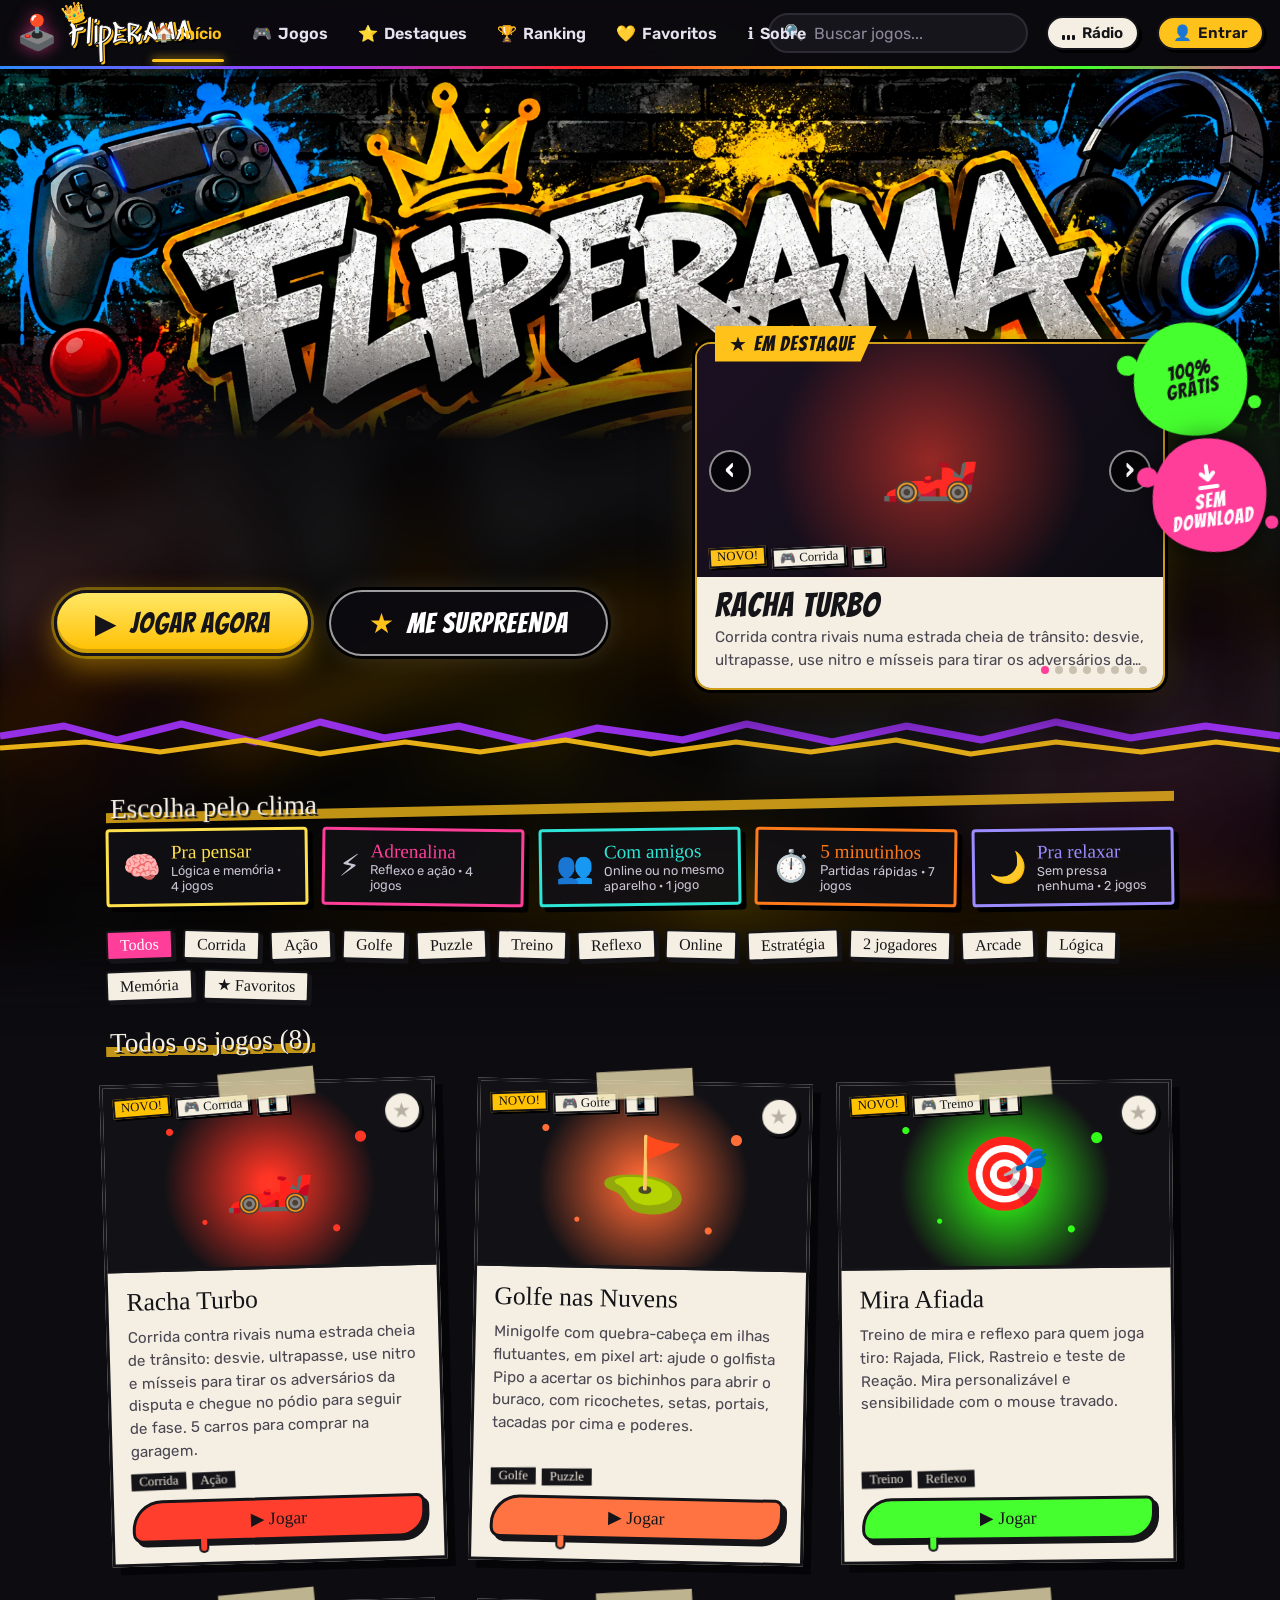
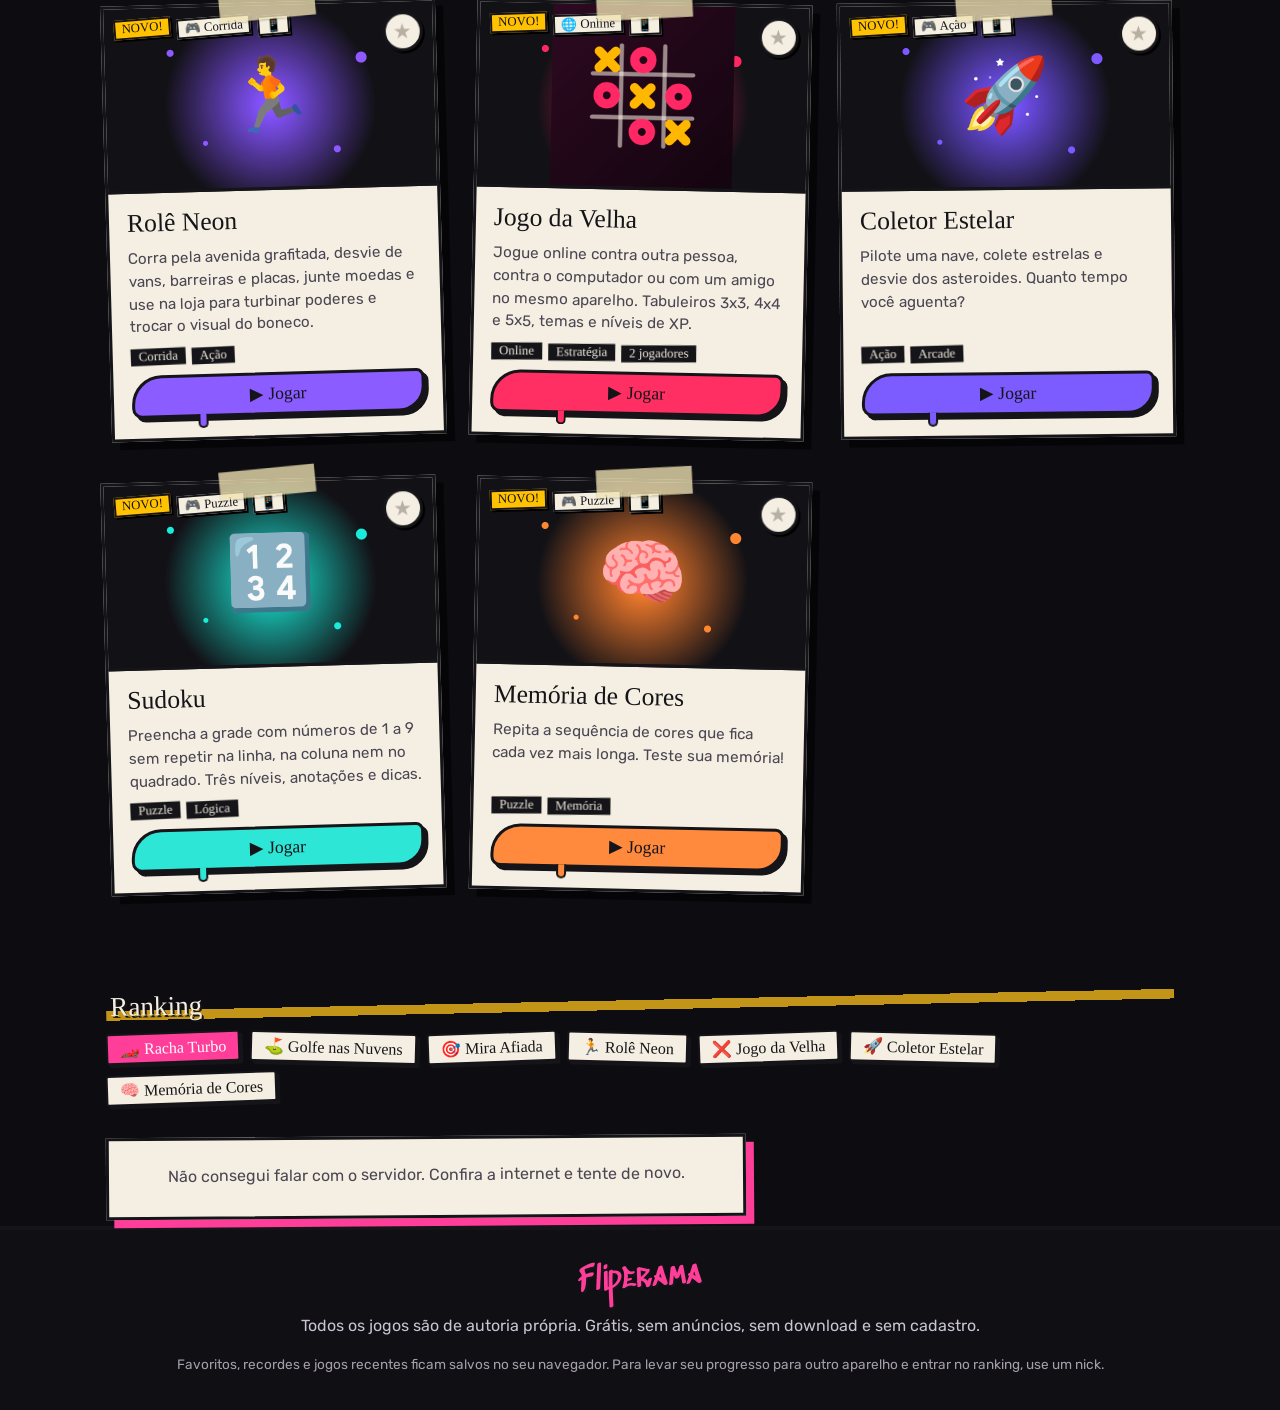
==== commit 6b2793c8: "Rádio Fliperama: 4 estações com músicas originais geradas no navegador, tocando enquanto se joga Co-" ====
--- a/index.html
+++ b/index.html
@@ -22,7 +22,7 @@
   <link rel="preconnect" href="https://fonts.googleapis.com">
   <link rel="preconnect" href="https://fonts.gstatic.com" crossorigin>
   <link rel="stylesheet" href="https://fonts.googleapis.com/css2?family=Bangers&family=Permanent+Marker&family=Rubik:wght@400;600;700&family=Sedgwick+Ave+Display&display=swap">
-  <link rel="stylesheet" href="style.css?v=18">
+  <link rel="stylesheet" href="style.css?v=19">
 </head>
 <body>
   <div class="site-bg" aria-hidden="true"></div>
@@ -138,9 +138,10 @@
 
   <div class="toast" id="toast" role="status" aria-live="polite"></div>
 
-  <script src="games.js?v=18"></script>
-  <script src="ranking-config.js?v=18"></script>
-  <script src="cloud.js?v=18"></script>
+  <script src="games.js?v=19"></script>
+  <script src="ranking-config.js?v=19"></script>
+  <script src="cloud.js?v=19"></script>
+  <script src="radio.js?v=19" defer></script>
   <script>
     const games = window.GAMES || [];
     const moods = window.MOODS || [];
--- a/style.css
+++ b/style.css
@@ -825,3 +825,63 @@
   .account { padding: 5px 9px; }
   .account #account-name { position: absolute; width: 1px; height: 1px; overflow: hidden; clip: rect(0 0 0 0); }
 }
+
+/* ===== Rádio Fliperama ===== */
+.radio-btn {
+  --c: var(--yellow);
+  display: inline-flex; align-items: center; gap: 7px; flex: none;
+  font: 600 .95rem var(--font-body); color: var(--ink); cursor: pointer;
+  background: var(--paper); border: 2px solid var(--ink); border-radius: 999px;
+  padding: 6px 14px; box-shadow: 3px 3px 0 #000;
+}
+.radio-btn:hover { transform: translateY(-1px); }
+.radio-btn.on { background: var(--c); }
+.radio-btn .eq { display: inline-flex; align-items: flex-end; gap: 2px; height: 14px; }
+.radio-btn .eq i { display: block; width: 3px; height: 5px; background: var(--ink); border-radius: 1px; }
+.radio-btn.on .eq i { animation: rb-eq .9s ease-in-out infinite; }
+.radio-btn.on .eq i:nth-child(2) { animation-delay: -.3s; }
+.radio-btn.on .eq i:nth-child(3) { animation-delay: -.6s; }
+@keyframes rb-eq { 0%, 100% { height: 4px; } 50% { height: 14px; } }
+@media (prefers-reduced-motion: reduce) { .radio-btn.on .eq i { animation: none; height: 10px; } }
+
+.radio-panel {
+  --c: var(--yellow);
+  position: fixed; z-index: 40; right: max(12px, env(safe-area-inset-right, 0px)); top: 70px;
+  width: min(340px, calc(100vw - 24px)); max-height: calc(100vh - 90px); overflow: auto;
+  background: var(--paper); color: var(--ink); border: 4px solid var(--ink); border-radius: 12px;
+  box-shadow: 7px 7px 0 var(--c); padding: 12px 14px 12px;
+}
+.rp-head { display: flex; align-items: center; gap: 8px; }
+.rp-head b { font: 400 1.2rem var(--font-marker); white-space: nowrap; }
+.rp-live { font: 700 .72rem var(--font-body); text-transform: uppercase; letter-spacing: .06em; color: var(--ink-soft);
+  border: 2px solid currentColor; border-radius: 999px; padding: 0 7px; white-space: nowrap; }
+.rp-live.on { color: #d0103a; }
+.rp-live.on::before { content: "● "; animation: rp-blink 1.2s steps(2) infinite; }
+@keyframes rp-blink { 50% { opacity: 0; } }
+.rp-x { margin-left: auto; font: 700 1.5rem/1 var(--font-body); background: none; border: 0; cursor: pointer; color: var(--ink); padding: 2px 6px; }
+.rp-now { display: flex; gap: 12px; align-items: center; margin: 10px 0; background: var(--ink); border-radius: 8px; padding: 8px 10px; color: var(--paper); }
+.rp-now canvas { width: 90px; height: 42px; flex: none; }
+.rp-info { display: flex; flex-direction: column; min-width: 0; }
+.rp-st { font: 400 1.15rem var(--font-marker); color: var(--c); }
+.rp-song { font-size: .85rem; overflow: hidden; text-overflow: ellipsis; white-space: nowrap; color: var(--muted); }
+.rp-ctrl { display: flex; justify-content: center; align-items: center; gap: 12px; margin-bottom: 10px; }
+.rp-ctrl button { width: 42px; height: 42px; border-radius: 50%; border: 3px solid var(--ink); background: #fff; color: var(--ink);
+  font-size: 1rem; cursor: pointer; box-shadow: 3px 3px 0 var(--ink); }
+.rp-ctrl .rp-play { width: 56px; height: 56px; font-size: 1.4rem; background: var(--c); }
+.rp-ctrl button:active { transform: translate(2px, 2px); box-shadow: 1px 1px 0 var(--ink); }
+.rp-list { display: grid; gap: 6px; }
+.rp-station { display: flex; align-items: center; gap: 10px; text-align: left; cursor: pointer; color: var(--ink);
+  background: #fff; border: 2px solid var(--ink); border-radius: 8px; padding: 6px 10px; font: inherit; }
+.rp-station i { width: 14px; height: 14px; border-radius: 50%; background: var(--c); border: 2px solid var(--ink); flex: none; }
+.rp-station span { display: flex; flex-direction: column; line-height: 1.2; }
+.rp-station b { font-weight: 700; }
+.rp-station small { color: var(--ink-soft); font-size: .78rem; }
+.rp-station.sel { background: var(--ink); color: var(--paper); }
+.rp-station.sel small { color: var(--muted); }
+.rp-vol { display: flex; align-items: center; gap: 8px; margin: 12px 0 6px; }
+.rp-vol input { flex: 1; accent-color: var(--ink); }
+.rp-foot { margin: 0; font-size: .75rem; color: var(--ink-soft); line-height: 1.35; }
+@media (max-width: 600px) {
+  .radio-btn { padding: 5px 9px; }
+  .radio-btn .rb-txt { position: absolute; width: 1px; height: 1px; overflow: hidden; clip: rect(0 0 0 0); }
+}
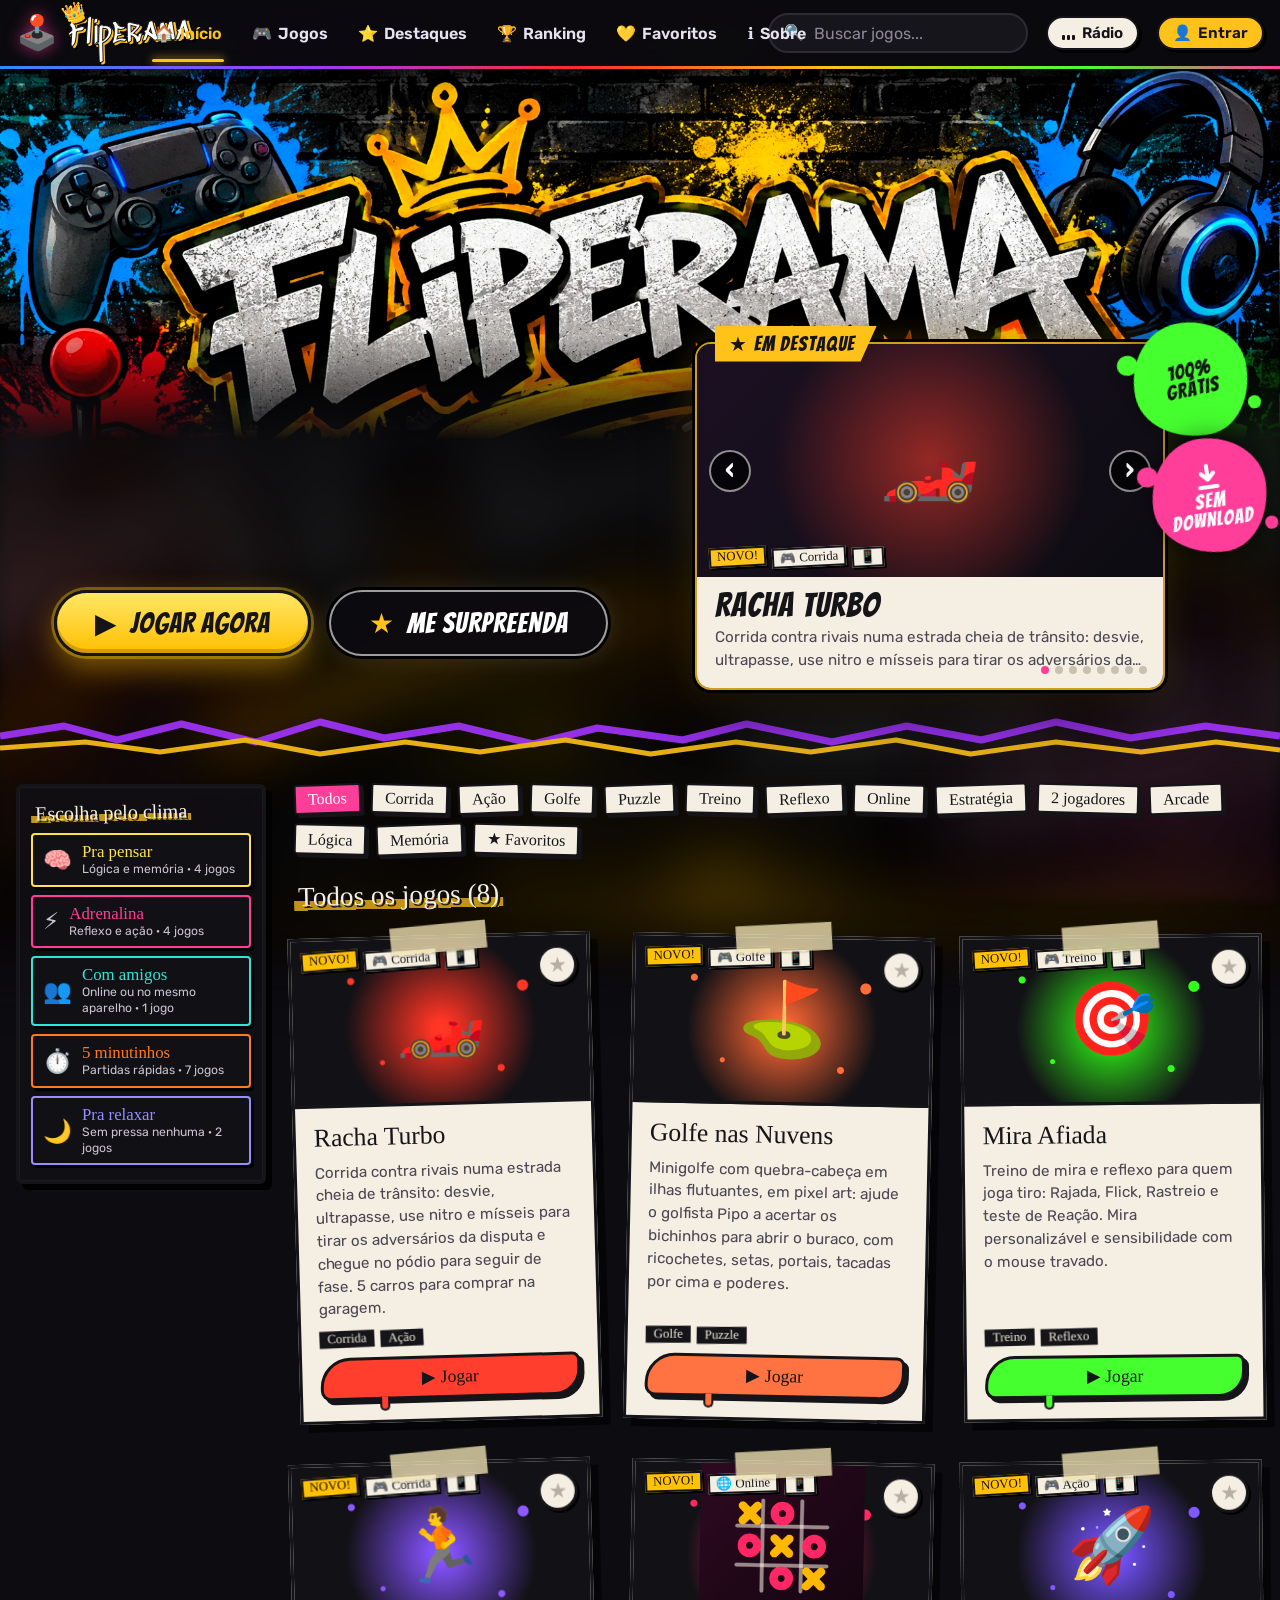
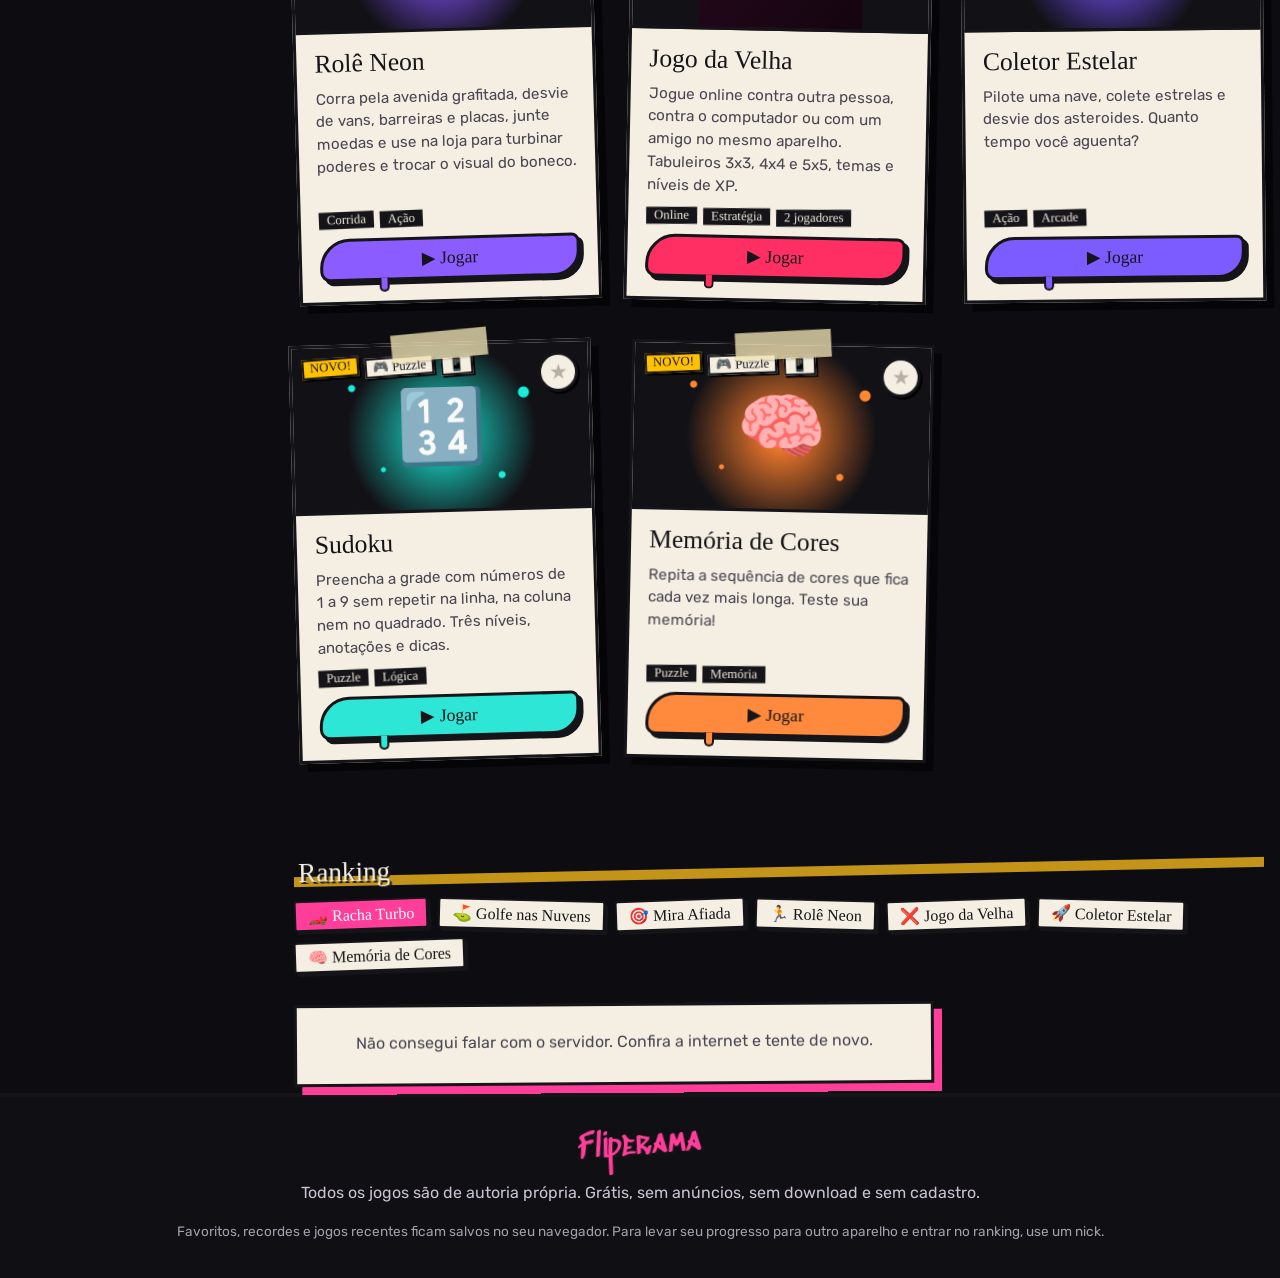
==== commit 721cca28: "Vitrine: Continue jogando e Escolha pelo clima viram menu lateral fixo; topo volta a ficar grudado C" ====
--- a/index.html
+++ b/index.html
@@ -22,7 +22,7 @@
   <link rel="preconnect" href="https://fonts.googleapis.com">
   <link rel="preconnect" href="https://fonts.gstatic.com" crossorigin>
   <link rel="stylesheet" href="https://fonts.googleapis.com/css2?family=Bangers&family=Permanent+Marker&family=Rubik:wght@400;600;700&family=Sedgwick+Ave+Display&display=swap">
-  <link rel="stylesheet" href="style.css?v=19">
+  <link rel="stylesheet" href="style.css?v=20">
 </head>
 <body>
   <div class="site-bg" aria-hidden="true"></div>
@@ -72,6 +72,8 @@
       <span class="rip" aria-hidden="true"></span>
     </section>
 
+    <div class="home-body">
+    <aside class="side" aria-label="Menu lateral">
     <section class="shelf" id="continue" hidden>
       <h2 class="section-title">Continue jogando</h2>
       <div class="shelf-row" id="continue-row"></div>
@@ -81,6 +83,9 @@
       <h2 class="section-title">Escolha pelo clima</h2>
       <div class="moods" id="moods"></div>
     </section>
+    </aside>
+
+    <div class="home-main">
 
     <div class="toolbar" id="jogos">
       <div id="filters" class="filters"></div>
@@ -100,6 +105,8 @@
         <div class="rank-me" id="rank-me"></div>
       </div>
     </section>
+    </div>
+    </div>
   </div>
 
   <!-- ================= Jogo ================= -->
@@ -138,10 +145,10 @@
 
   <div class="toast" id="toast" role="status" aria-live="polite"></div>
 
-  <script src="games.js?v=19"></script>
-  <script src="ranking-config.js?v=19"></script>
-  <script src="cloud.js?v=19"></script>
-  <script src="radio.js?v=19" defer></script>
+  <script src="games.js?v=20"></script>
+  <script src="ranking-config.js?v=20"></script>
+  <script src="cloud.js?v=20"></script>
+  <script src="radio.js?v=20" defer></script>
   <script>
     const games = window.GAMES || [];
     const moods = window.MOODS || [];
@@ -363,6 +370,10 @@
       });
     }, { rootMargin: '-45% 0px -50% 0px' });
     spy.forEach(([, id]) => $(id) && spyObs.observe($(id)));
+
+    // altura do menu do topo (fica grudado no alto) para o menu lateral parar logo abaixo dele
+    const topH = () => document.documentElement.style.setProperty('--top-h', document.querySelector('.topbar').offsetHeight + 'px');
+    new ResizeObserver(topH).observe(document.querySelector('.topbar')); topH();
 
     function renderHome() {
       renderCarousel(); restartAuto();
--- a/style.css
+++ b/style.css
@@ -34,7 +34,7 @@
     url("data:image/svg+xml,%3Csvg xmlns='http://www.w3.org/2000/svg' width='200' height='200'%3E%3Cfilter id='n'%3E%3CfeTurbulence type='fractalNoise' baseFrequency='.85' numOctaves='3' stitchTiles='stitch'/%3E%3CfeColorMatrix values='0 0 0 0 0 0 0 0 0 0 0 0 0 0 0 0 0 0 .55 0'/%3E%3C/filter%3E%3Crect width='100%25' height='100%25' filter='url(%23n)'/%3E%3C/svg%3E"),
     radial-gradient(ellipse at 50% 0%, #34313b 0%, var(--wall) 60%, var(--wall-dark) 100%);
   background-attachment: fixed;
-  overflow-x: hidden;
+  overflow-x: clip;
 }
 
 /* manchas de spray no muro */
@@ -885,3 +885,50 @@
   .radio-btn { padding: 5px 9px; }
   .radio-btn .rb-txt { position: absolute; width: 1px; height: 1px; overflow: hidden; clip: rect(0 0 0 0); }
 }
+
+/* ===== Menu lateral da vitrine (Continue jogando + Clima) ===== */
+.home-body {
+  display: grid; grid-template-columns: 250px minmax(0, 1fr); gap: 28px; align-items: start;
+  max-width: 1400px; margin: 0 auto;
+  padding: 18px max(16px, env(safe-area-inset-right, 0px)) 0 max(16px, env(safe-area-inset-left, 0px));
+}
+.home-main > .toolbar, .home-main > .grid-head, .home-main > .grid, .home-main > .shelf { max-width: none; padding-left: 0; padding-right: 0; }
+.home-main > .toolbar { padding-top: 0; }
+.side {
+  position: sticky; top: calc(var(--top-h, 70px) + 14px); max-height: calc(100vh - var(--top-h, 70px) - 28px); overflow-y: auto; overscroll-behavior: contain;
+  display: flex; flex-direction: column; gap: 18px;
+  background: rgba(18, 17, 21, .82); border: 3px solid var(--ink); border-radius: 6px;
+  box-shadow: 6px 6px 0 #000, inset 0 0 0 1px rgba(255, 255, 255, .05);
+  padding: 14px 12px 16px; scrollbar-width: thin; scrollbar-color: #4a4652 transparent;
+}
+.side .shelf { max-width: none; padding: 0; gap: 10px; }
+.side .section-title { font-size: 1.25rem; align-self: flex-start; }
+.side .shelf-row { flex-direction: column; overflow: visible; gap: 8px; padding: 0 4px 0 0; scroll-snap-type: none; }
+.side .mini {
+  width: auto; flex-direction: row; align-items: center;
+  border-width: 2px; box-shadow: 3px 3px 0 var(--c);
+}
+.side .mini:hover { transform: translateX(3px); }
+.side .mini-thumb { width: 52px; aspect-ratio: 1; flex: none; font-size: 1.5rem; border-bottom: 0; border-right: 2px solid var(--ink); }
+.side .mini-title { font-size: .98rem; padding: 4px 10px; }
+.side .moods { grid-template-columns: 1fr; gap: 8px; }
+.side .mood, .side .mood:nth-child(n) { transform: none; padding: 7px 10px; gap: 0 10px; box-shadow: 3px 3px 0 #000; border-width: 2px; }
+.side .mood:hover { transform: translateX(3px); }
+.side .mood-emoji { grid-row: span 2; font-size: 1.45rem; }
+.side .mood b { font-size: 1.05rem; }
+.side .mood small { font-size: .76rem; line-height: 1.3; }
+
+/* telas menores: o menu lateral vira uma faixa no topo da lista */
+@media (max-width: 900px) {
+  .home-body { display: block; padding-top: 8px; }
+  .side { position: static; max-height: none; overflow: visible; background: none; border: 0; box-shadow: none; padding: 0 0 6px; }
+  .side .shelf-row { flex-direction: row; overflow-x: auto; padding: 2px 2px 10px; scroll-snap-type: x mandatory; }
+  .side .mini { flex: none; width: 200px; scroll-snap-align: start; }
+  .side .moods { grid-template-columns: repeat(auto-fill, minmax(170px, 1fr)); }
+}
+@media (max-width: 600px) {
+  .side .moods { grid-template-columns: repeat(2, minmax(0, 1fr)); }
+  .side .mood { grid-template-columns: 1fr; }
+  .side .mood-emoji { grid-row: auto; font-size: 1.3rem; }
+  .side .mini { width: 170px; }
+}
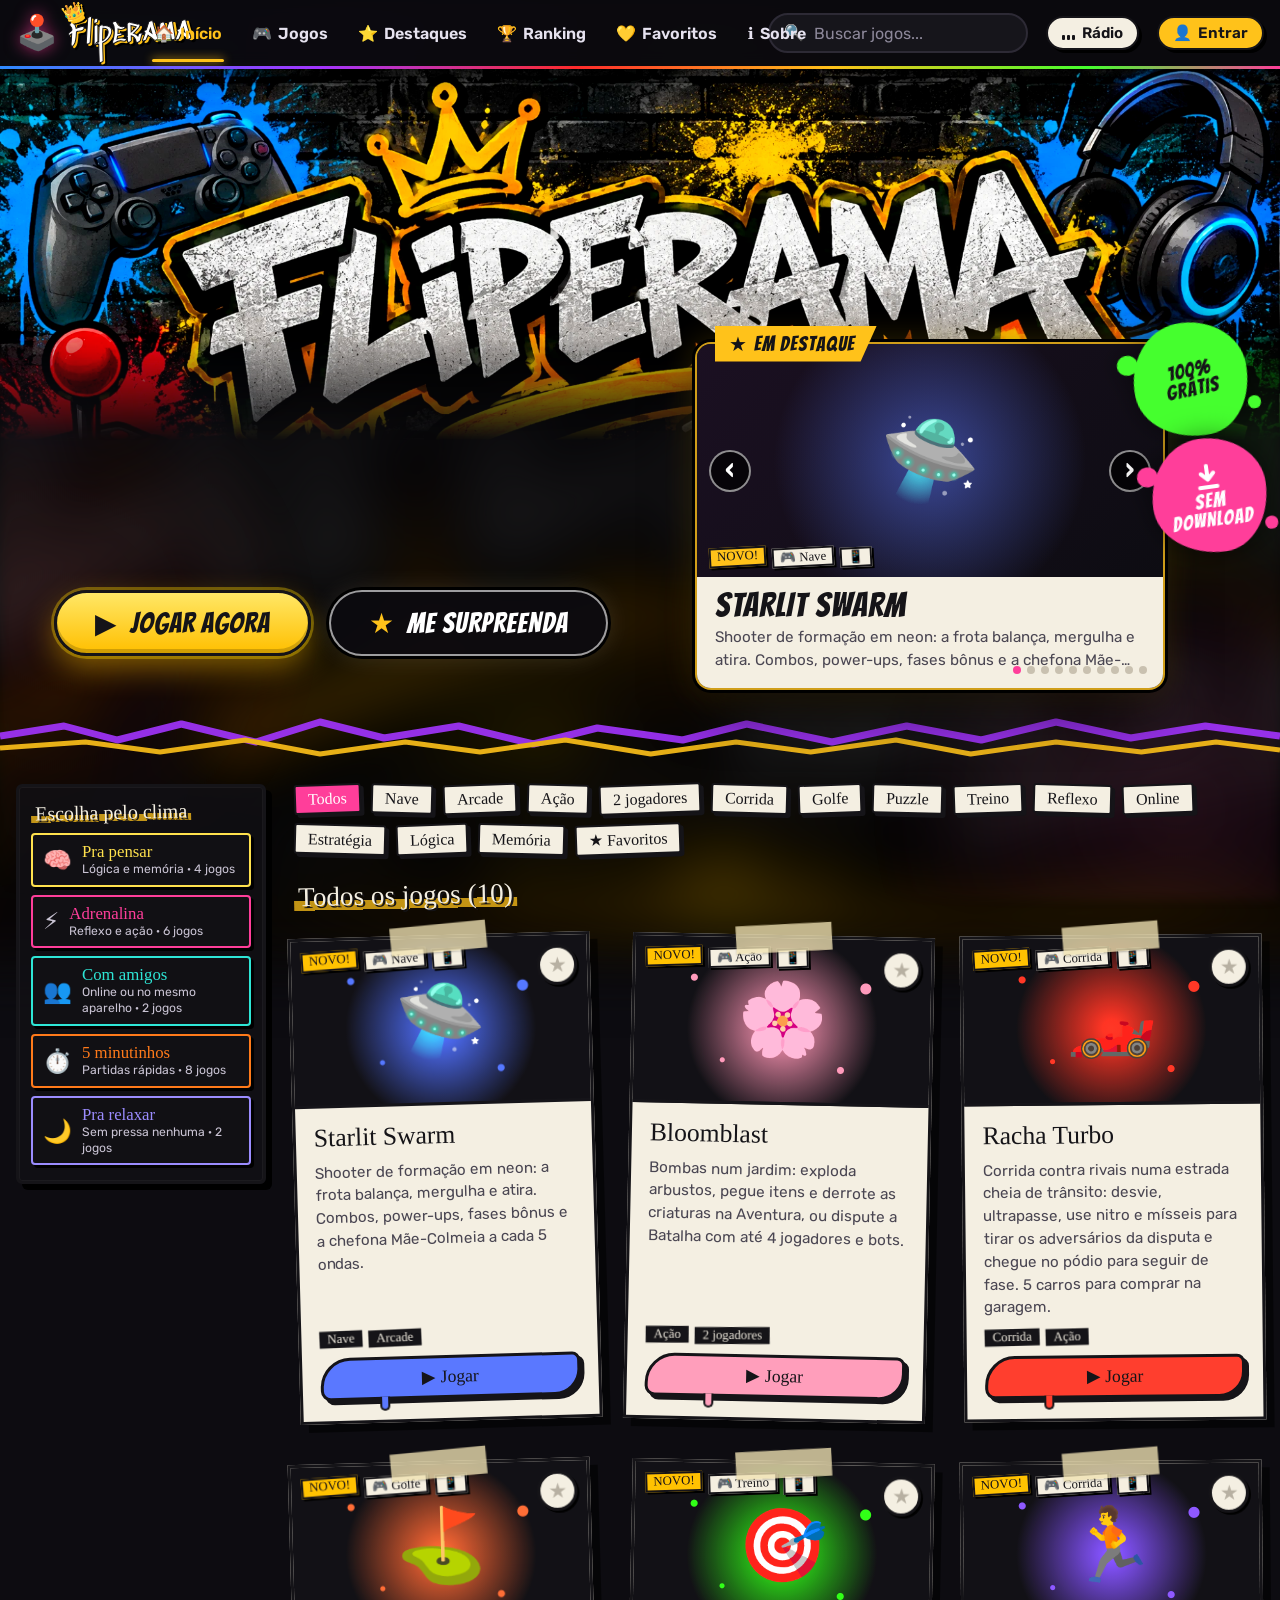
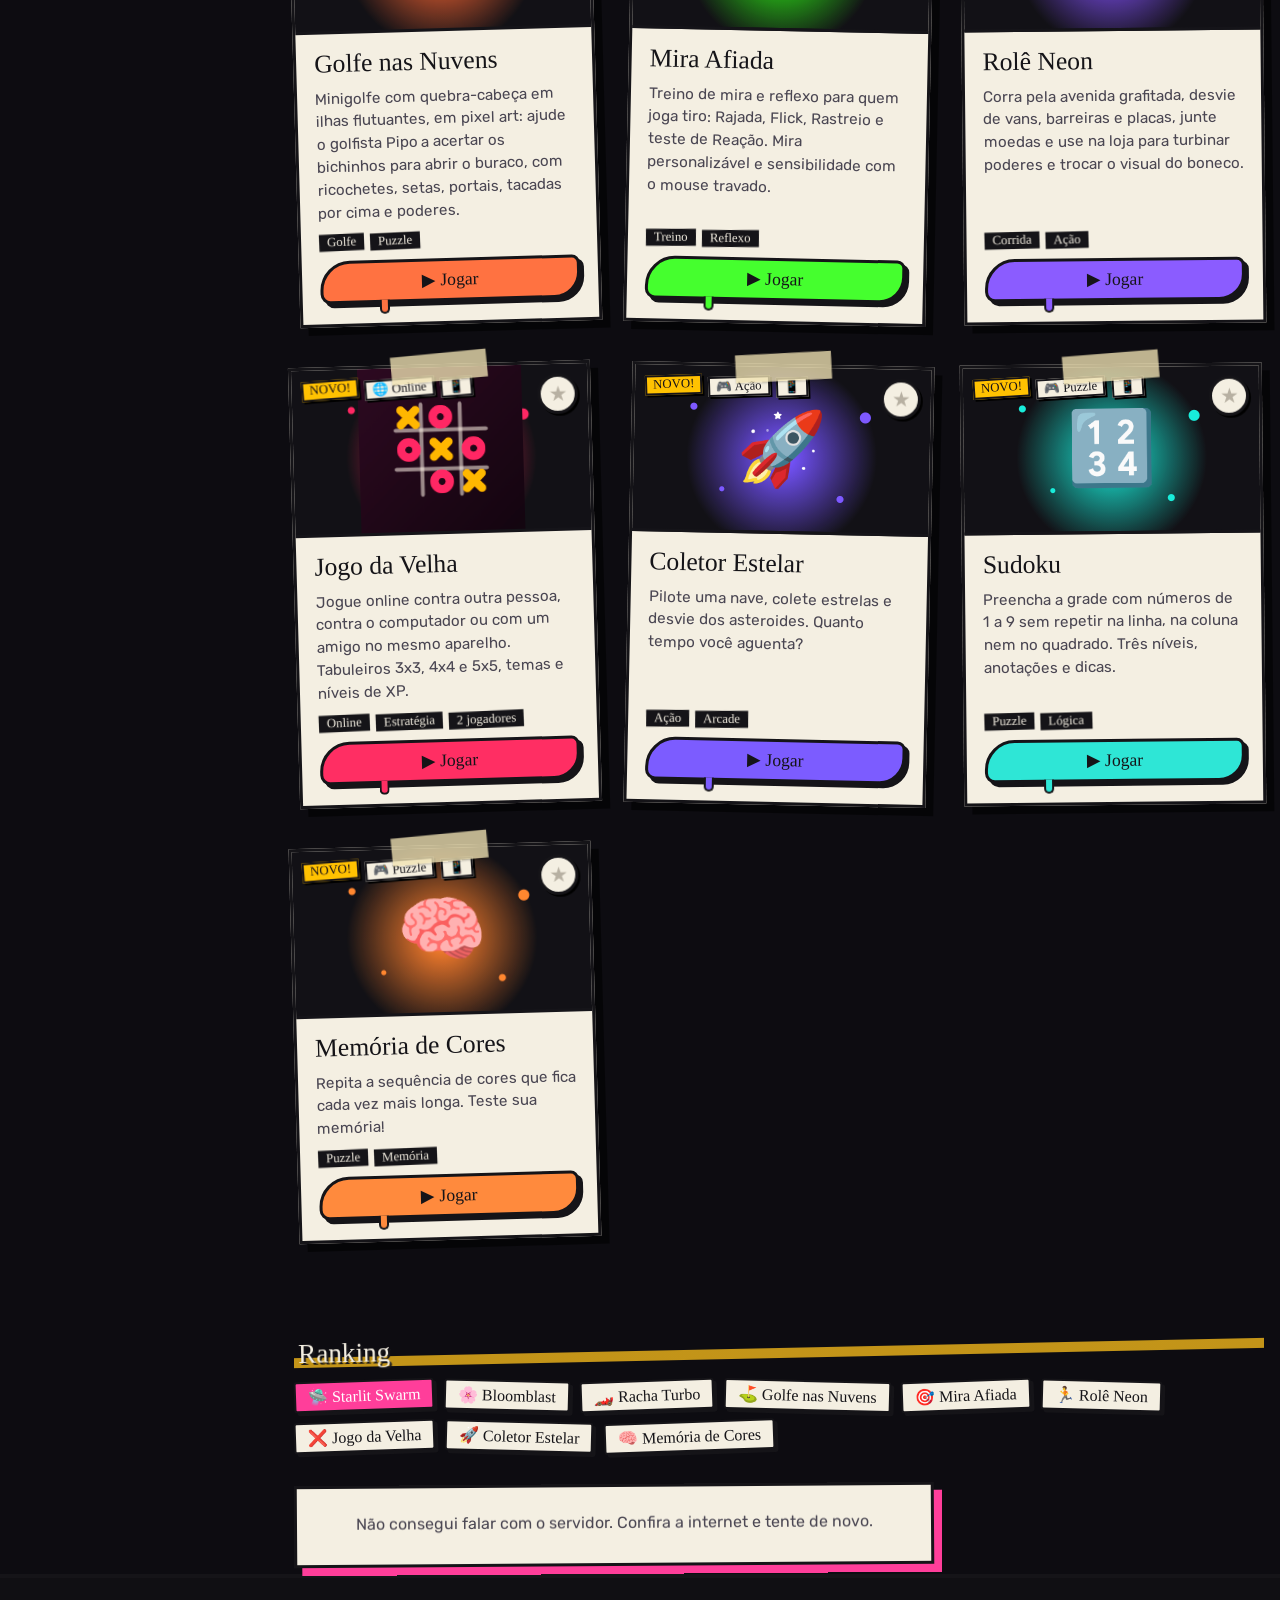
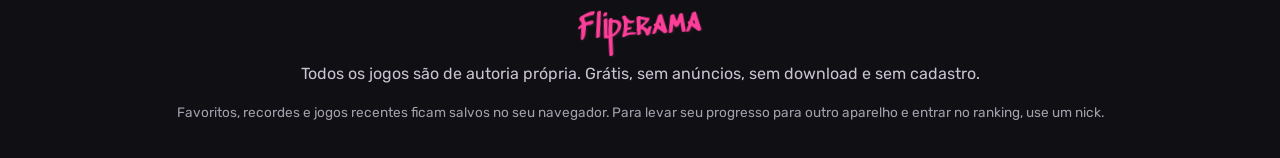
==== commit 9799b47e: "Novos jogos: Bloomblast e Starlit Swarm Co-Authored-By: Claude Opus 5.5 <noreply@anthropic.com>" ====
--- a/index.html
+++ b/index.html
@@ -22,7 +22,7 @@
   <link rel="preconnect" href="https://fonts.googleapis.com">
   <link rel="preconnect" href="https://fonts.gstatic.com" crossorigin>
   <link rel="stylesheet" href="https://fonts.googleapis.com/css2?family=Bangers&family=Permanent+Marker&family=Rubik:wght@400;600;700&family=Sedgwick+Ave+Display&display=swap">
-  <link rel="stylesheet" href="style.css?v=20">
+  <link rel="stylesheet" href="style.css?v=21">
 </head>
 <body>
   <div class="site-bg" aria-hidden="true"></div>
@@ -145,10 +145,10 @@
 
   <div class="toast" id="toast" role="status" aria-live="polite"></div>
 
-  <script src="games.js?v=20"></script>
-  <script src="ranking-config.js?v=20"></script>
-  <script src="cloud.js?v=20"></script>
-  <script src="radio.js?v=20" defer></script>
+  <script src="games.js?v=21"></script>
+  <script src="ranking-config.js?v=21"></script>
+  <script src="cloud.js?v=21"></script>
+  <script src="radio.js?v=21" defer></script>
   <script>
     const games = window.GAMES || [];
     const moods = window.MOODS || [];
@@ -186,6 +186,8 @@
     const mmss = s => Math.floor(s / 60) + ':' + String(s % 60).padStart(2, '0');
     const RECORDS = {
       'coletor-estelar': () => { const b = +raw('coletor-best'); return b ? b + (b === 1 ? ' ponto' : ' pontos') : ''; },
+      'starlit-swarm':   () => { const b = +raw('starlit.best'); return b ? b.toLocaleString('pt-BR') + ' pts' : ''; },
+      'bloomblast':      () => { const b = +raw('bb_best'); return b ? b.toLocaleString('pt-BR') + ' pts' : ''; },
       'racha-turbo':     () => { const r = raw('racha.recorde'); return r ? r.pontos.toLocaleString('pt-BR') + ' pts · ' + r.corridas + (r.corridas === 1 ? ' corrida' : ' corridas') : ''; },
       'golfe-nuvens':    () => { const r = raw('golfe.recorde'); return r ? r.pontos + ' pts (' + r.tacadas + ' tacadas)' : ''; },
       'mira-afiada':     () => {
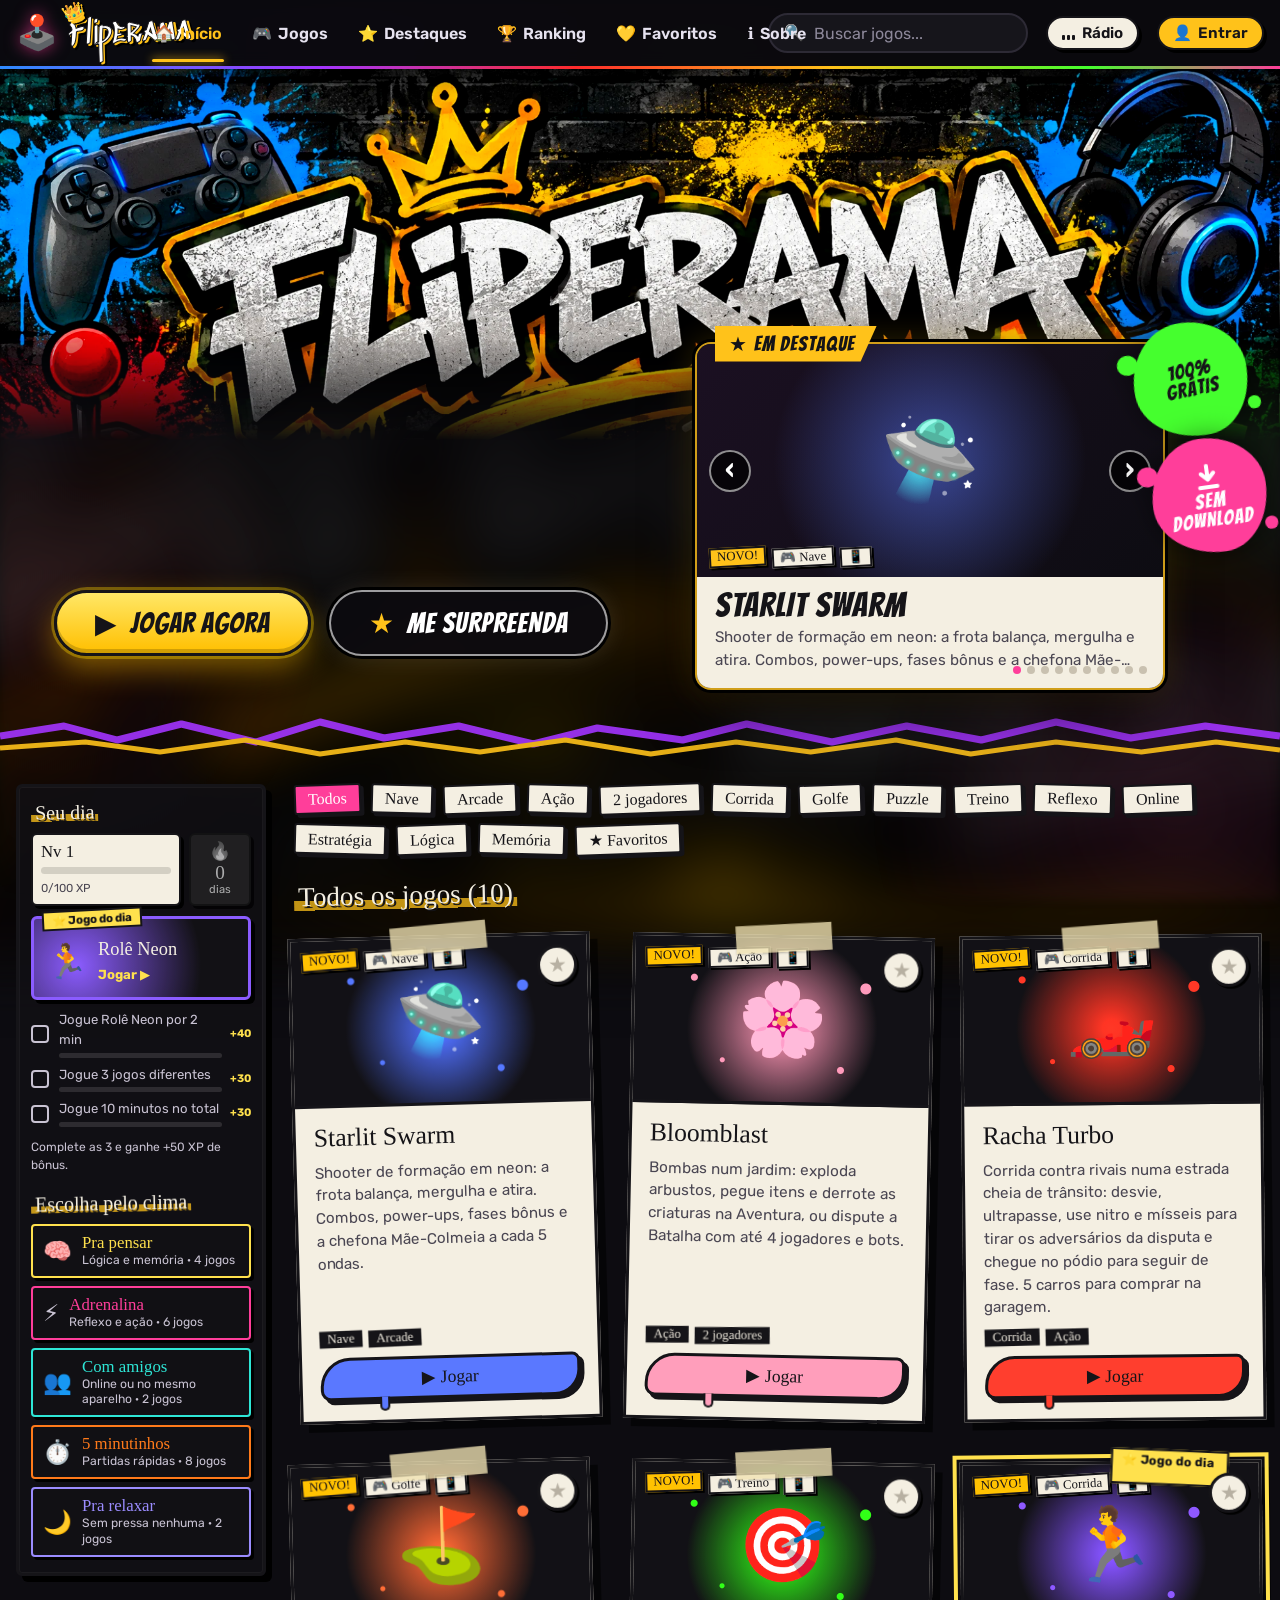
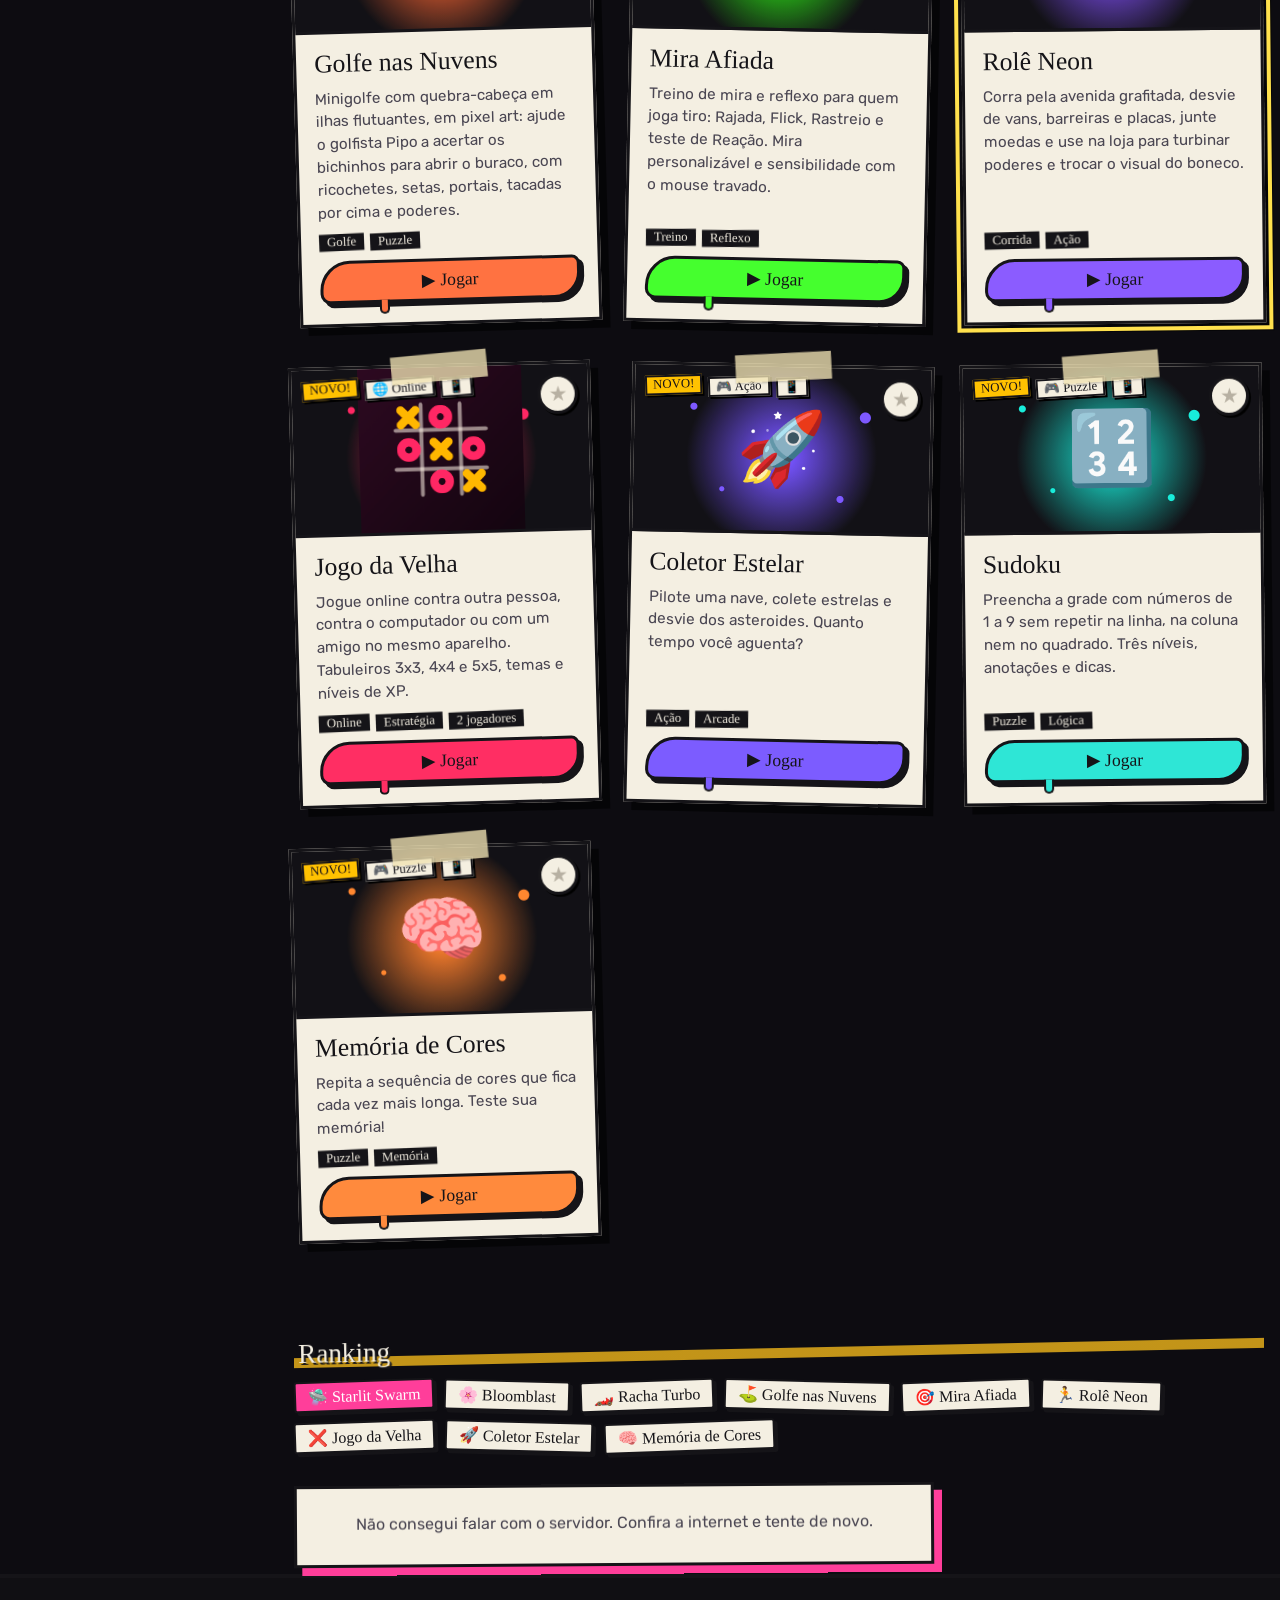
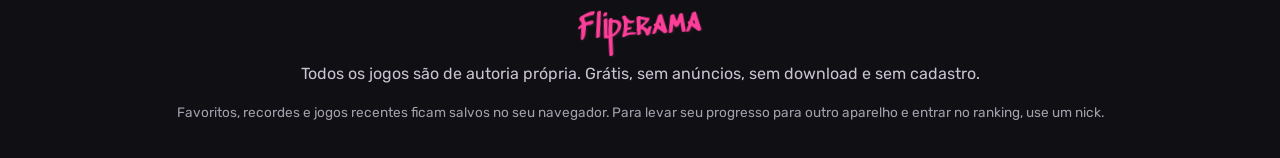
==== commit 20aeebde: "Seu dia: Jogo do dia, missões diárias, sequência de dias e nível com XP Co-Authored-By: Claude Opus " ====
--- a/index.html
+++ b/index.html
@@ -22,7 +22,7 @@
   <link rel="preconnect" href="https://fonts.googleapis.com">
   <link rel="preconnect" href="https://fonts.gstatic.com" crossorigin>
   <link rel="stylesheet" href="https://fonts.googleapis.com/css2?family=Bangers&family=Permanent+Marker&family=Rubik:wght@400;600;700&family=Sedgwick+Ave+Display&display=swap">
-  <link rel="stylesheet" href="style.css?v=21">
+  <link rel="stylesheet" href="style.css?v=23">
 </head>
 <body>
   <div class="site-bg" aria-hidden="true"></div>
@@ -145,10 +145,11 @@
 
   <div class="toast" id="toast" role="status" aria-live="polite"></div>
 
-  <script src="games.js?v=21"></script>
-  <script src="ranking-config.js?v=21"></script>
-  <script src="cloud.js?v=21"></script>
-  <script src="radio.js?v=21" defer></script>
+  <script src="games.js?v=23"></script>
+  <script src="ranking-config.js?v=23"></script>
+  <script src="cloud.js?v=23"></script>
+  <script src="radio.js?v=23" defer></script>
+  <script src="engaja.js?v=23" defer></script>
   <script>
     const games = window.GAMES || [];
     const moods = window.MOODS || [];
@@ -557,7 +558,7 @@
     $('login-form').addEventListener('submit', async e => {
       e.preventDefault();
       const nick = $('l-nick').value.trim(), pin = $('l-pin').value.trim();
-      if (!/^[A-Za-z0-9_]{3,16}$/.test(nick)) { $('l-err').textContent = Cloud.mensagem({ message: 'NICK_INVALIDO' }); return; }
+      if (!/^[A-Za-z0-9_.]{3,16}$/.test(nick) || !/[A-Za-z0-9]/.test(nick)) { $('l-err').textContent = Cloud.mensagem({ message: 'NICK_INVALIDO' }); return; }
       if (!/^[0-9]{4,8}$/.test(pin)) { $('l-err').textContent = Cloud.mensagem({ message: 'PIN_INVALIDO' }); return; }
       $('l-go').disabled = true; $('l-go').textContent = 'Entrando...'; $('l-err').textContent = '';
       try {
--- a/style.css
+++ b/style.css
@@ -932,3 +932,40 @@
   .side .mood-emoji { grid-row: auto; font-size: 1.3rem; }
   .side .mini { width: 170px; }
 }
+
+/* ===== Seu dia: Jogo do dia, missões, sequência e nível ===== */
+.hoje-top { display: flex; gap: 8px; align-items: stretch; }
+.hoje .lv { flex: 1; min-width: 0; background: var(--paper); color: var(--ink); border: 2px solid var(--ink); border-radius: 6px; padding: 5px 8px; box-shadow: 3px 3px 0 #000; }
+.hoje .lv b { font: 400 1.05rem var(--font-marker); }
+.hoje .lv i, .miss i { display: block; height: 7px; background: rgba(21, 20, 24, .15); border-radius: 4px; overflow: hidden; margin: 3px 0 1px; }
+.hoje .lv u, .miss u { display: block; height: 100%; background: linear-gradient(90deg, var(--pink), var(--yellow)); text-decoration: none; }
+.hoje .lv small { font-size: .72rem; color: var(--ink-soft); }
+.hoje .fogo { flex: none; display: flex; flex-direction: column; align-items: center; justify-content: center; min-width: 62px;
+  background: #2a2730; border: 2px solid var(--ink); border-radius: 6px; box-shadow: 3px 3px 0 #000; filter: grayscale(1); opacity: .7; font-size: 1.1rem; line-height: 1.1; }
+.hoje .fogo.on { filter: none; opacity: 1; background: linear-gradient(180deg, #ff7a1a, #ff3e2e); color: #fff; }
+.hoje .fogo b { font: 400 1.2rem var(--font-marker); }
+.hoje .fogo small { font-size: .7rem; }
+.jdd { position: relative; display: grid; grid-template-columns: auto 1fr; grid-template-rows: auto auto; gap: 0 10px; align-items: center;
+  padding: 18px 12px 10px; background: radial-gradient(circle at 20% 60%, var(--c), transparent 70%), var(--wall-dark);
+  border: 3px solid var(--c); border-radius: 6px; box-shadow: 4px 4px 0 #000; color: var(--paper); transition: transform .12s; }
+.jdd:hover { transform: translateY(-2px) rotate(-.5deg); }
+.jdd-tag { position: absolute; top: -10px; left: 8px; background: var(--yellow); color: var(--ink); font: 700 .72rem var(--font-body);
+  padding: 1px 8px; border: 2px solid var(--ink); transform: rotate(-3deg); }
+.jdd-emo { grid-row: span 2; font-size: 2.1rem; animation: jdd-bob 2.4s ease-in-out infinite; }
+@keyframes jdd-bob { 50% { transform: translateY(-4px) rotate(-6deg); } }
+.jdd-t { font: 400 1.15rem/1.1 var(--font-marker); }
+.jdd-go { font-weight: 700; font-size: .82rem; color: var(--yellow); }
+.miss { list-style: none; margin: 0; padding: 0; display: grid; gap: 6px; }
+.miss li { display: grid; grid-template-columns: 20px 1fr auto; gap: 8px; align-items: center; font-size: .82rem; color: var(--muted); }
+.miss .ck { width: 18px; height: 18px; border: 2px solid var(--muted); border-radius: 4px; display: grid; place-items: center; font-size: .75rem; color: var(--ink); }
+.miss li.ok { color: var(--paper); }
+.miss li.ok .ck { background: #3ddc84; border-color: #3ddc84; }
+.miss li.ok .mt { text-decoration: line-through; opacity: .7; }
+.miss i { background: rgba(255, 255, 255, .12); height: 5px; }
+.miss small { font-weight: 700; color: var(--yellow); }
+.miss-foot { margin: 0; font-size: .75rem; color: var(--muted); }
+.card.is-jdd { outline: 4px solid var(--yellow); outline-offset: 3px; }
+.card.is-jdd::before { content: "⭐ Jogo do dia"; position: absolute; z-index: 3; top: -14px; right: 12px; background: var(--yellow); color: var(--ink);
+  font: 700 .78rem var(--font-body); padding: 2px 9px; border: 2px solid var(--ink); transform: rotate(3deg); }
+@media (prefers-reduced-motion: reduce) { .jdd-emo { animation: none; } }
+@media (max-width: 900px) { .side .hoje { max-width: 520px; } }
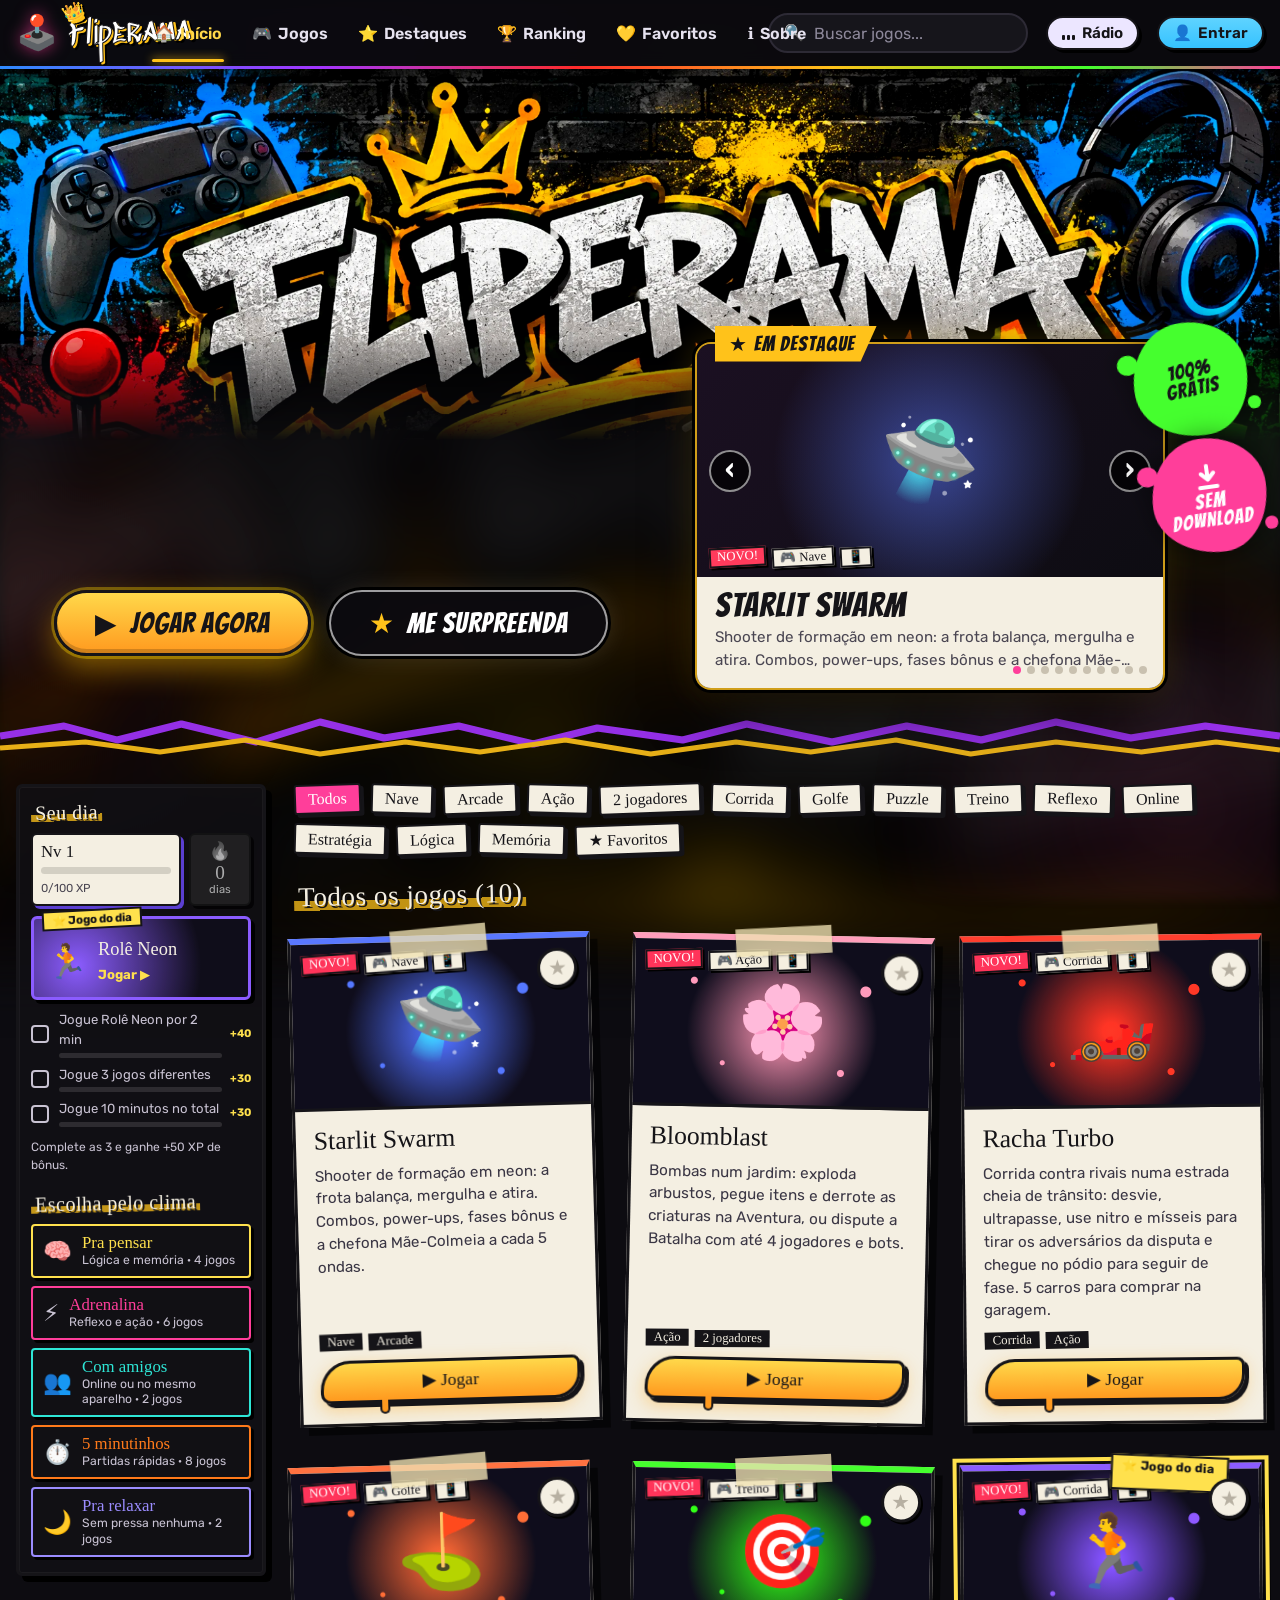
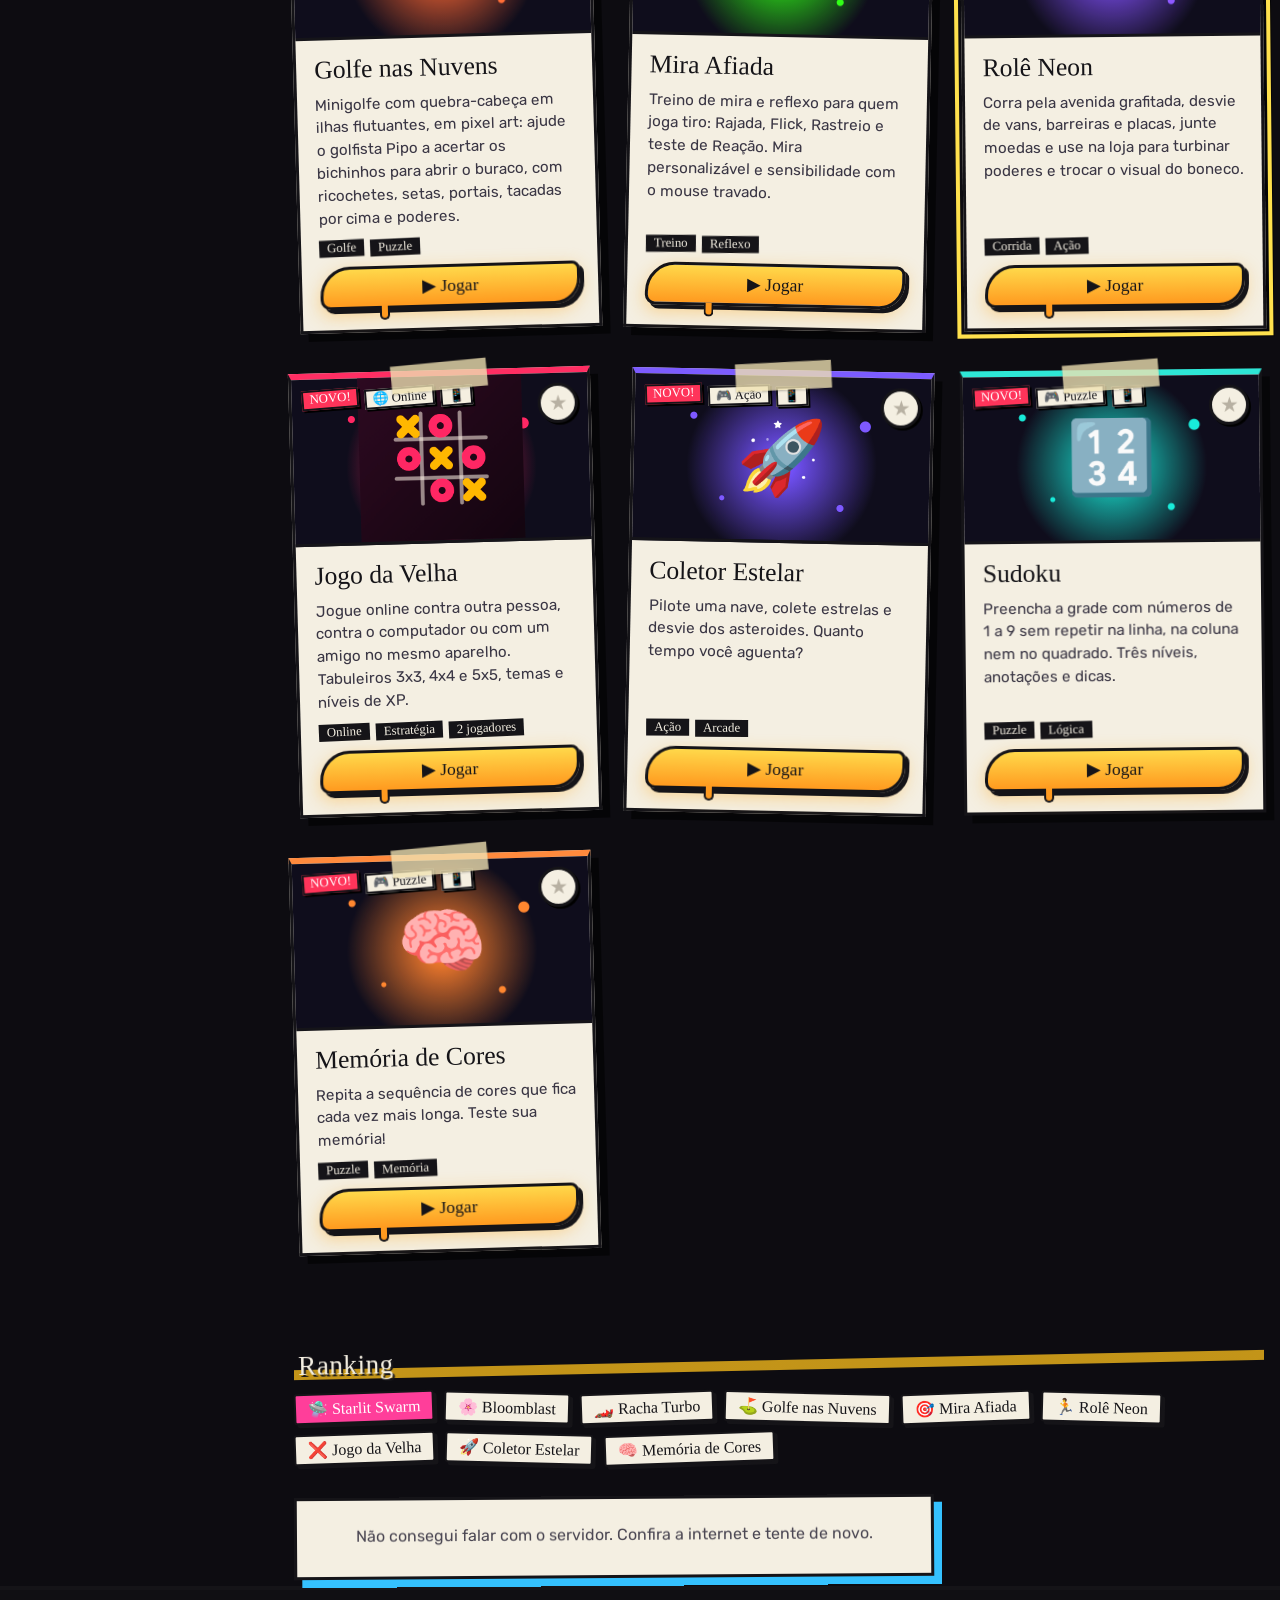
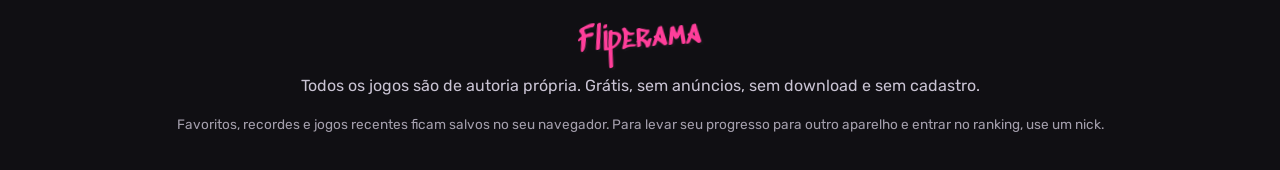
==== commit e8789232: "Aparência: sistema de cores com função (ação, confiança, calma, sucesso e novidade) Co-Authored-By: " ====
--- a/index.html
+++ b/index.html
@@ -22,7 +22,7 @@
   <link rel="preconnect" href="https://fonts.googleapis.com">
   <link rel="preconnect" href="https://fonts.gstatic.com" crossorigin>
   <link rel="stylesheet" href="https://fonts.googleapis.com/css2?family=Bangers&family=Permanent+Marker&family=Rubik:wght@400;600;700&family=Sedgwick+Ave+Display&display=swap">
-  <link rel="stylesheet" href="style.css?v=23">
+  <link rel="stylesheet" href="style.css?v=24">
 </head>
 <body>
   <div class="site-bg" aria-hidden="true"></div>
@@ -145,11 +145,11 @@
 
   <div class="toast" id="toast" role="status" aria-live="polite"></div>
 
-  <script src="games.js?v=23"></script>
-  <script src="ranking-config.js?v=23"></script>
-  <script src="cloud.js?v=23"></script>
-  <script src="radio.js?v=23" defer></script>
-  <script src="engaja.js?v=23" defer></script>
+  <script src="games.js?v=24"></script>
+  <script src="ranking-config.js?v=24"></script>
+  <script src="cloud.js?v=24"></script>
+  <script src="radio.js?v=24" defer></script>
+  <script src="engaja.js?v=24" defer></script>
   <script>
     const games = window.GAMES || [];
     const moods = window.MOODS || [];
--- a/style.css
+++ b/style.css
@@ -969,3 +969,74 @@
   font: 700 .78rem var(--font-body); padding: 2px 9px; border: 2px solid var(--ink); transform: rotate(3deg); }
 @media (prefers-reduced-motion: reduce) { .jdd-emo { animation: none; } }
 @media (max-width: 900px) { .side .hoje { max-width: 520px; } }
+
+/* =====================================================================
+   Sistema de cores com função (psicologia das cores)
+   - Ação (jogar): amarelo → laranja. Energia e urgência; a cor mais quente
+     e clara da página, então o olho vai direto para ela. Só ela é usada em "Jogar".
+   - Confiança (conta, ranking, salvar): azul-ciano. Segurança e estabilidade.
+   - Calma e conquista (rádio, nível, XP): violeta. Criatividade e status.
+   - Sucesso (missão feita, recorde): verde. Recompensa e "pode seguir".
+   - Novidade (selo NOVO): vermelho-rosado. Chama atenção, em doses pequenas.
+   - Fundo: índigo bem escuro em vez de cinza. Mais calmo e faz o neon brilhar.
+   ===================================================================== */
+:root {
+  --acao-1: #ffd84a; --acao-2: #ff9a1f; --acao-glow: rgba(255, 170, 30, .45);
+  --confia: #35c2ff; --confia-d: #0d6fb8;
+  --calma: #9b7bff; --calma-d: #5b3fd1;
+  --sucesso: #3ddc84;
+  --novidade: #ff3b5c;
+  --wall: #1e1b2e; --wall-dark: #0f0d1a;
+}
+body {
+  background-image:
+    url("data:image/svg+xml,%3Csvg xmlns='http://www.w3.org/2000/svg' width='200' height='200'%3E%3Cfilter id='n'%3E%3CfeTurbulence type='fractalNoise' baseFrequency='.85' numOctaves='3' stitchTiles='stitch'/%3E%3CfeColorMatrix values='0 0 0 0 0 0 0 0 0 0 0 0 0 0 0 0 0 0 .45 0'/%3E%3C/filter%3E%3Crect width='100%25' height='100%25' filter='url(%23n)'/%3E%3C/svg%3E"),
+    radial-gradient(ellipse at 50% 0%, #2d2747 0%, var(--wall) 55%, var(--wall-dark) 100%);
+}
+
+/* Ação: todo "Jogar" tem a mesma cor quente, e a do jogo fica na capa e na moldura */
+.card .btn, .feat-body .btn {
+  background: linear-gradient(180deg, var(--acao-1), var(--acao-2)); color: var(--ink);
+  box-shadow: 4px 4px 0 var(--ink), 0 6px 18px var(--acao-glow);
+}
+.card .btn::after { background: var(--acao-2); }
+.card:hover .btn { filter: brightness(1.08); transform: translate(-2px, -2px); box-shadow: 6px 6px 0 var(--ink), 0 8px 26px var(--acao-glow); }
+.card { border-top: 6px solid var(--c, var(--pink)); }
+.card:hover { box-shadow: 10px 10px 0 var(--c, var(--pink)), 0 0 34px color-mix(in srgb, var(--c, var(--pink)) 45%, transparent); }
+.cta { background: linear-gradient(180deg, var(--acao-1), var(--acao-2)); }
+@media (prefers-reduced-motion: no-preference) {
+  #play-now { animation: cta-pulse 2.6s ease-in-out infinite; }
+  @keyframes cta-pulse { 0%, 100% { box-shadow: 0 0 0 3px rgba(255, 200, 40, .35), 0 12px 30px var(--acao-glow), inset 0 -4px 0 rgba(0,0,0,.18); }
+    50% { box-shadow: 0 0 0 9px rgba(255, 200, 40, 0), 0 14px 38px rgba(255, 150, 20, .6), inset 0 -4px 0 rgba(0,0,0,.18); } }
+}
+
+/* Confiança: conta e ranking em azul (não competem com o "Jogar") */
+.account { background: linear-gradient(180deg, #5fd3ff, var(--confia)); color: var(--ink); }
+.account.on { background: var(--paper); box-shadow: 3px 3px 0 #000, 0 0 0 2px var(--confia); }
+.rank-board { box-shadow: 8px 8px 0 var(--confia); }
+.rank-list li.me { background: #c9efff; }
+.login-dlg { box-shadow: 8px 8px 0 var(--confia); }
+
+/* Calma: rádio e progresso em violeta */
+.radio-btn { background: #ece6ff; }
+.radio-btn.on { background: var(--c); }
+.hoje .lv u { background: linear-gradient(90deg, var(--calma-d), var(--calma), #ff7ad9); }
+.hoje .lv { box-shadow: 3px 3px 0 var(--calma-d); }
+
+/* Sucesso e recompensa em verde */
+.miss li.ok .ck { background: var(--sucesso); border-color: var(--sucesso); }
+.miss u { background: linear-gradient(90deg, #1fae63, var(--sucesso)); }
+.card .rec { background: #0f3b26; color: var(--sucesso); }
+.rec-dd { color: var(--sucesso); }
+
+/* Novidade: selo NOVO em vermelho-rosado, pequeno e chamativo */
+.badge.new { background: var(--novidade); color: #fff; animation: none; }
+@media (prefers-reduced-motion: no-preference) {
+  .badge.new { animation: novo-pisca 2.2s ease-in-out infinite; }
+  @keyframes novo-pisca { 50% { transform: rotate(-3deg) scale(1.08); } }
+}
+
+/* Leitura: texto principal com bom contraste e hierarquia clara */
+.card-body p { color: #3a3644; }
+.section-title { letter-spacing: .5px; }
+.menu-item.active { color: var(--acao-1); }
